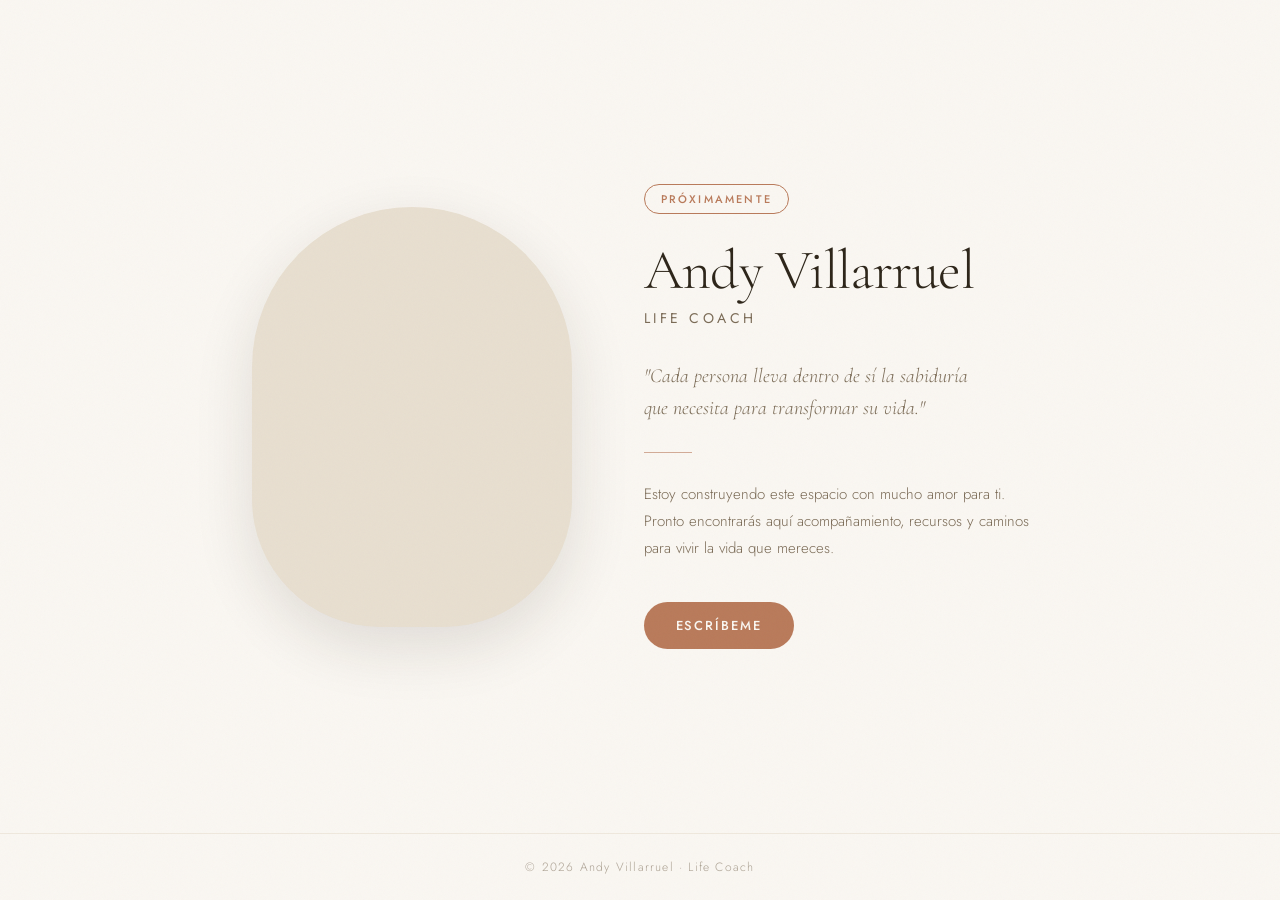
==== index.html @ 1257a88a "Initial commit: landing page coming soon" ====
<!DOCTYPE html>
<html lang="es">
<head>
  <meta charset="UTF-8" />
  <meta name="viewport" content="width=device-width, initial-scale=1.0" />
  <title>Andy Villarruel | Life Coach</title>
  <link rel="preconnect" href="https://fonts.googleapis.com" />
  <link rel="preconnect" href="https://fonts.gstatic.com" crossorigin />
  <link href="https://fonts.googleapis.com/css2?family=Cormorant+Garamond:ital,wght@0,300;0,400;1,300;1,400&family=Jost:wght@300;400;500&display=swap" rel="stylesheet" />
  <link rel="stylesheet" href="style.css" />
</head>
<body>

  <div class="grain"></div>

  <main class="hero">
    <div class="image-side">
      <div class="image-frame">
        <img src="andy.jpg" alt="Andy Villarruel" onerror="this.style.display='none'" />
        <div class="image-placeholder">AV</div>
      </div>
    </div>

    <div class="content-side">
      <div class="badge">Próximamente</div>

      <h1>
        <span class="name">Andy Villarruel</span>
        <span class="title">Life Coach</span>
      </h1>

      <p class="quote">
        "Cada persona lleva dentro de sí la sabiduría<br />
        que necesita para transformar su vida."
      </p>

      <div class="divider"></div>

      <p class="message">
        Estoy construyendo este espacio con mucho amor para ti.<br />
        Pronto encontrarás aquí acompañamiento, recursos y caminos<br />
        para vivir la vida que mereces.
      </p>

      <a href="mailto:hola@andyvillarruel.com" class="cta">Escríbeme</a>
    </div>
  </main>

  <footer>
    <p>&copy; 2026 Andy Villarruel · Life Coach</p>
  </footer>

</body>
</html>
---- style.css ----
*, *::before, *::after {
  box-sizing: border-box;
  margin: 0;
  padding: 0;
}

:root {
  --cream: #faf7f2;
  --warm: #e8dfd0;
  --terracota: #b97a5a;
  --dark: #2c2418;
  --mid: #7a6a55;
}

html, body {
  height: 100%;
}

body {
  font-family: 'Jost', sans-serif;
  background-color: var(--cream);
  color: var(--dark);
  min-height: 100vh;
  display: flex;
  flex-direction: column;
}

/* Grain texture overlay */
.grain {
  position: fixed;
  inset: 0;
  pointer-events: none;
  z-index: 100;
  opacity: 0.035;
  background-image: url("data:image/svg+xml,%3Csvg viewBox='0 0 256 256' xmlns='http://www.w3.org/2000/svg'%3E%3Cfilter id='noise'%3E%3CfeTurbulence type='fractalNoise' baseFrequency='0.9' numOctaves='4' stitchTiles='stitch'/%3E%3C/filter%3E%3Crect width='100%25' height='100%25' filter='url(%23noise)'/%3E%3C/svg%3E");
  background-repeat: repeat;
  background-size: 128px;
}

/* Layout */
.hero {
  flex: 1;
  display: flex;
  align-items: center;
  justify-content: center;
  gap: 72px;
  padding: 60px 40px;
  max-width: 1100px;
  margin: 0 auto;
  width: 100%;
}

/* Image side */
.image-side {
  flex-shrink: 0;
}

.image-frame {
  width: 320px;
  height: 420px;
  border-radius: 200px 200px 160px 160px;
  overflow: hidden;
  background-color: var(--warm);
  position: relative;
  box-shadow: 0 20px 60px rgba(44, 36, 24, 0.12);
}

.image-frame img {
  width: 100%;
  height: 100%;
  object-fit: cover;
  display: block;
}

.image-placeholder {
  position: absolute;
  inset: 0;
  display: flex;
  align-items: center;
  justify-content: center;
  font-family: 'Cormorant Garamond', serif;
  font-size: 72px;
  font-weight: 300;
  color: var(--terracota);
  opacity: 0.5;
}

/* When image loads, hide placeholder */
.image-frame img + .image-placeholder {
  display: none;
}

/* Content side */
.content-side {
  max-width: 480px;
}

.badge {
  display: inline-block;
  font-family: 'Jost', sans-serif;
  font-size: 11px;
  font-weight: 500;
  letter-spacing: 0.2em;
  text-transform: uppercase;
  color: var(--terracota);
  border: 1px solid var(--terracota);
  padding: 6px 16px;
  border-radius: 100px;
  margin-bottom: 28px;
}

h1 {
  display: flex;
  flex-direction: column;
  margin-bottom: 32px;
}

.name {
  font-family: 'Cormorant Garamond', serif;
  font-size: 56px;
  font-weight: 300;
  line-height: 1;
  color: var(--dark);
  letter-spacing: -0.01em;
}

.title {
  font-family: 'Jost', sans-serif;
  font-size: 14px;
  font-weight: 400;
  letter-spacing: 0.25em;
  text-transform: uppercase;
  color: var(--mid);
  margin-top: 10px;
}

.quote {
  font-family: 'Cormorant Garamond', serif;
  font-size: 20px;
  font-weight: 300;
  font-style: italic;
  line-height: 1.6;
  color: var(--mid);
  margin-bottom: 28px;
}

.divider {
  width: 48px;
  height: 1px;
  background-color: var(--terracota);
  margin-bottom: 28px;
  opacity: 0.6;
}

.message {
  font-family: 'Jost', sans-serif;
  font-size: 15px;
  font-weight: 300;
  line-height: 1.8;
  color: var(--mid);
  margin-bottom: 40px;
}

.cta {
  display: inline-block;
  font-family: 'Jost', sans-serif;
  font-size: 13px;
  font-weight: 500;
  letter-spacing: 0.15em;
  text-transform: uppercase;
  color: var(--cream);
  background-color: var(--terracota);
  padding: 14px 32px;
  border-radius: 100px;
  text-decoration: none;
  transition: background-color 0.2s ease, transform 0.2s ease;
}

.cta:hover {
  background-color: var(--dark);
  transform: translateY(-1px);
}

/* Footer */
footer {
  text-align: center;
  padding: 24px;
  font-size: 12px;
  font-weight: 300;
  letter-spacing: 0.1em;
  color: var(--mid);
  opacity: 0.6;
  border-top: 1px solid var(--warm);
}

/* Responsive */
@media (max-width: 768px) {
  .hero {
    flex-direction: column;
    gap: 40px;
    padding: 48px 24px;
    text-align: center;
  }

  .image-frame {
    width: 220px;
    height: 290px;
  }

  .name {
    font-size: 42px;
  }

  .divider {
    margin: 0 auto 28px;
  }
}
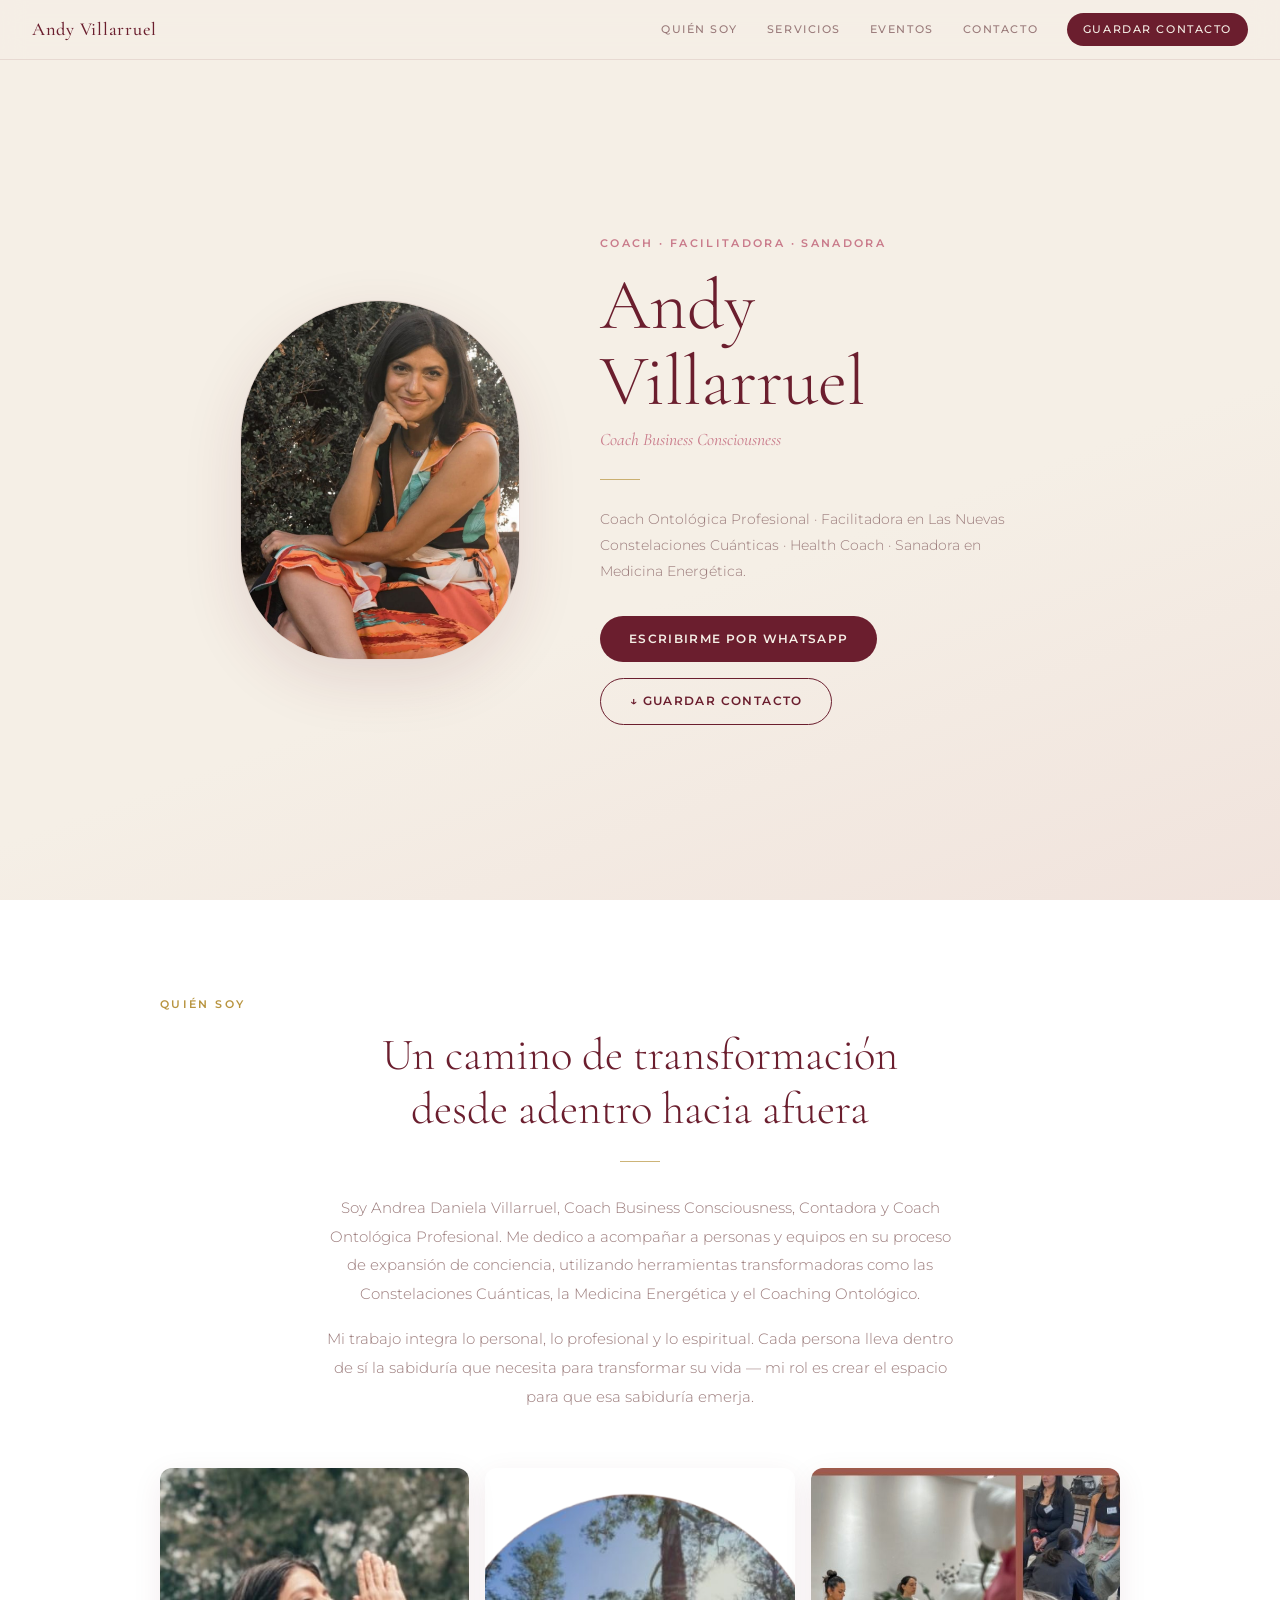
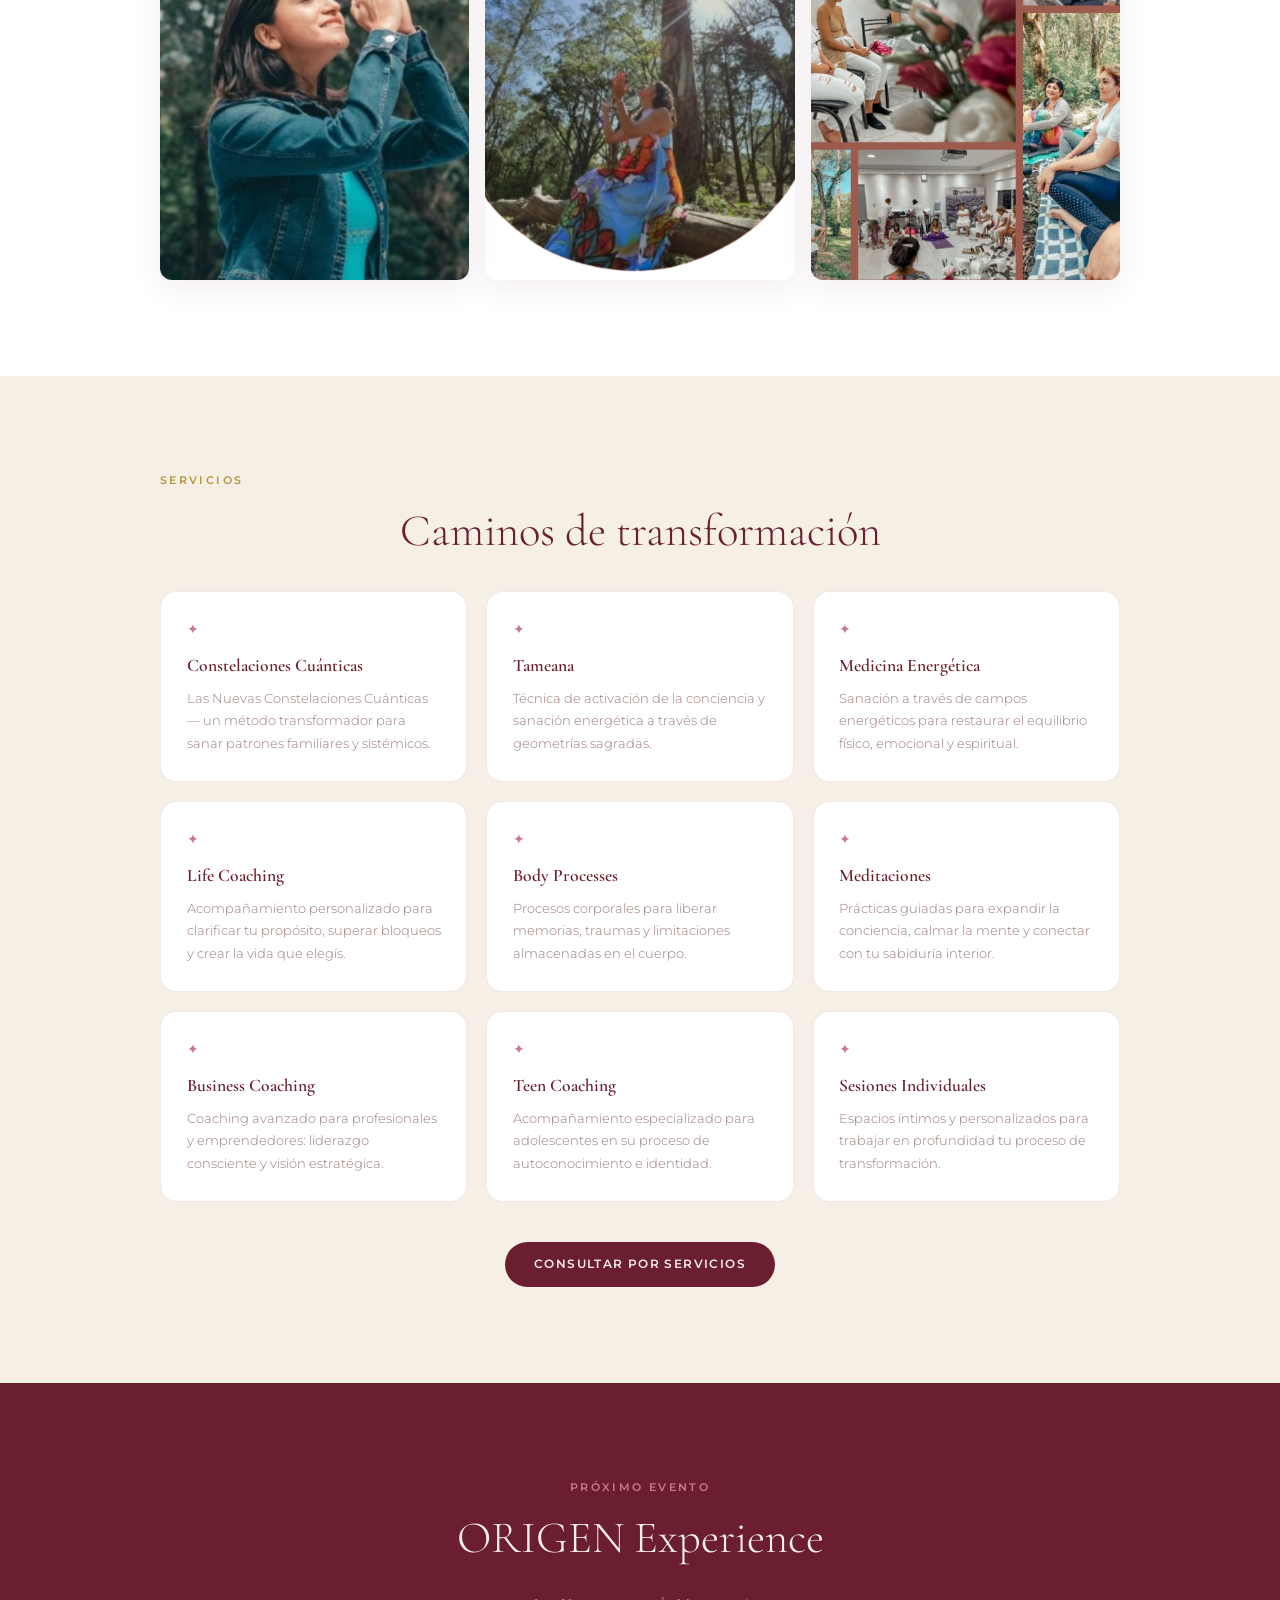
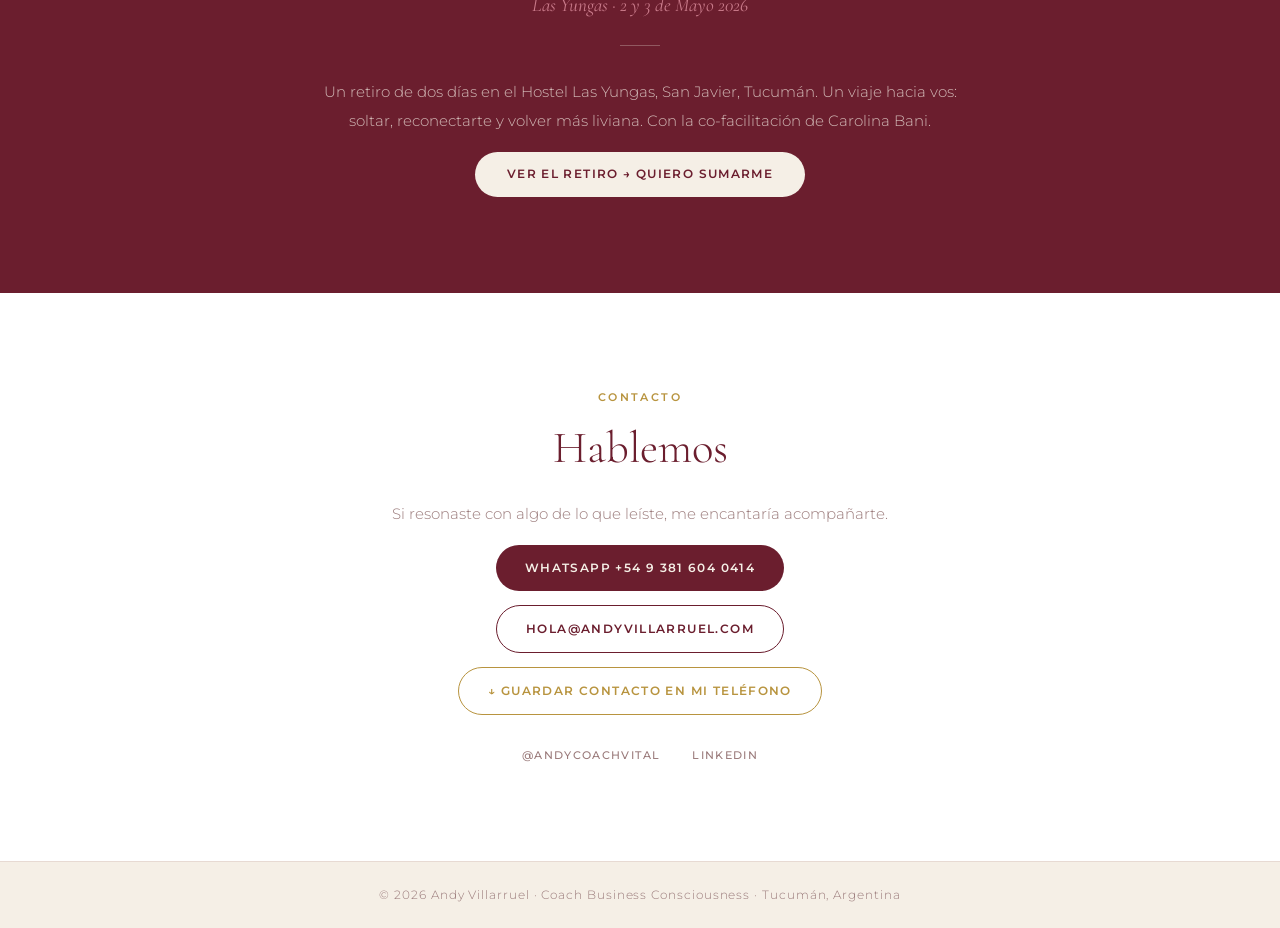
==== commit b37e12d8: "feat: rebuild andyvillarruel.com with full personal site + vCard Complete redesign: hero with photo," ====
--- a/index.html
+++ b/index.html
@@ -3,52 +3,140 @@
 <head>
   <meta charset="UTF-8" />
   <meta name="viewport" content="width=device-width, initial-scale=1.0" />
-  <title>Andy Villarruel | Life Coach</title>
+  <title>Andy Villarruel · Coach Business Consciousness</title>
+  <meta name="description" content="Coach Ontológica Profesional, Facilitadora en Constelaciones Cuánticas, Health Coach y Sanadora en Medicina Energética. Tucumán, Argentina." />
+  <link rel="icon" type="image/x-icon" href="favicon.ico" />
   <link rel="preconnect" href="https://fonts.googleapis.com" />
   <link rel="preconnect" href="https://fonts.gstatic.com" crossorigin />
-  <link href="https://fonts.googleapis.com/css2?family=Cormorant+Garamond:ital,wght@0,300;0,400;1,300;1,400&family=Jost:wght@300;400;500&display=swap" rel="stylesheet" />
+  <link href="https://fonts.googleapis.com/css2?family=Cormorant+Garamond:ital,wght@0,300;0,400;0,500;1,300;1,400&family=Montserrat:wght@300;400;500;600&display=swap" rel="stylesheet" />
   <link rel="stylesheet" href="style.css" />
 </head>
 <body>
 
-  <div class="grain"></div>
+  <!-- NAV -->
+  <nav class="nav">
+    <span class="nav-logo">Andy Villarruel</span>
+    <div class="nav-links">
+      <a href="#quien">Quién soy</a>
+      <a href="#servicios">Servicios</a>
+      <a href="#eventos">Eventos</a>
+      <a href="#contacto">Contacto</a>
+      <a href="andy.vcf" download="Andy_Villarruel.vcf" class="nav-cta">Guardar contacto</a>
+    </div>
+    <button class="nav-toggle" onclick="toggleMenu()" aria-label="Menú">☰</button>
+  </nav>
 
-  <main class="hero">
-    <div class="image-side">
-      <div class="image-frame">
-        <img src="andy.jpg" alt="Andy Villarruel" onerror="this.style.display='none'" />
-        <div class="image-placeholder">AV</div>
+  <!-- HERO -->
+  <section class="hero">
+    <div class="hero-inner">
+      <div class="hero-photo">
+        <img src="andy.jpg" alt="Andy Villarruel" />
+      </div>
+      <div class="hero-content">
+        <p class="label">Coach · Facilitadora · Sanadora</p>
+        <h1>Andy<br>Villarruel</h1>
+        <p class="hero-subtitle">Coach Business Consciousness</p>
+        <div class="divider"></div>
+        <p class="hero-bio">
+          Coach Ontológica Profesional · Facilitadora en Las Nuevas Constelaciones Cuánticas · Health Coach · Sanadora en Medicina Energética.
+        </p>
+        <div class="hero-ctas">
+          <a href="https://wa.me/543816040414" target="_blank" rel="noopener" class="btn-primary">Escribirme por WhatsApp</a>
+          <a href="andy.vcf" download="Andy_Villarruel.vcf" class="btn-secondary">↓ Guardar contacto</a>
+        </div>
       </div>
     </div>
+  </section>
 
-    <div class="content-side">
-      <div class="badge">Próximamente</div>
+  <!-- QUIÉN SOY -->
+  <section class="section section-white" id="quien">
+    <div class="container">
+      <p class="label gold">Quién soy</p>
+      <h2>Un camino de transformación<br>desde adentro hacia afuera</h2>
+      <div class="divider centered"></div>
+      <p class="text-body">
+        Soy Andrea Daniela Villarruel, Coach Business Consciousness, Contadora y Coach Ontológica Profesional. Me dedico a acompañar a personas y equipos en su proceso de expansión de conciencia, utilizando herramientas transformadoras como las Constelaciones Cuánticas, la Medicina Energética y el Coaching Ontológico.
+      </p>
+      <p class="text-body">
+        Mi trabajo integra lo personal, lo profesional y lo espiritual. Cada persona lleva dentro de sí la sabiduría que necesita para transformar su vida — mi rol es crear el espacio para que esa sabiduría emerja.
+      </p>
+      <div class="gallery">
+        <div class="gallery-item"><img src="andy-1.jpg" alt="Andy Villarruel" /></div>
+        <div class="gallery-item"><img src="andy-2.png" alt="Andy Villarruel" /></div>
+        <div class="gallery-item"><img src="andy-3.jpg" alt="Andy Villarruel" /></div>
+      </div>
+    </div>
+  </section>
 
-      <h1>
-        <span class="name">Andy Villarruel</span>
-        <span class="title">Life Coach</span>
-      </h1>
+  <!-- SERVICIOS -->
+  <section class="section section-cream" id="servicios">
+    <div class="container">
+      <p class="label gold">Servicios</p>
+      <h2>Caminos de transformación</h2>
+      <div class="services-grid">
+        <div class="service-card"><span class="service-icon">✦</span><h3>Constelaciones Cuánticas</h3><p>Las Nuevas Constelaciones Cuánticas — un método transformador para sanar patrones familiares y sistémicos.</p></div>
+        <div class="service-card"><span class="service-icon">✦</span><h3>Tameana</h3><p>Técnica de activación de la conciencia y sanación energética a través de geometrías sagradas.</p></div>
+        <div class="service-card"><span class="service-icon">✦</span><h3>Medicina Energética</h3><p>Sanación a través de campos energéticos para restaurar el equilibrio físico, emocional y espiritual.</p></div>
+        <div class="service-card"><span class="service-icon">✦</span><h3>Life Coaching</h3><p>Acompañamiento personalizado para clarificar tu propósito, superar bloqueos y crear la vida que elegís.</p></div>
+        <div class="service-card"><span class="service-icon">✦</span><h3>Body Processes</h3><p>Procesos corporales para liberar memorias, traumas y limitaciones almacenadas en el cuerpo.</p></div>
+        <div class="service-card"><span class="service-icon">✦</span><h3>Meditaciones</h3><p>Prácticas guiadas para expandir la conciencia, calmar la mente y conectar con tu sabiduría interior.</p></div>
+        <div class="service-card"><span class="service-icon">✦</span><h3>Business Coaching</h3><p>Coaching avanzado para profesionales y emprendedores: liderazgo consciente y visión estratégica.</p></div>
+        <div class="service-card"><span class="service-icon">✦</span><h3>Teen Coaching</h3><p>Acompañamiento especializado para adolescentes en su proceso de autoconocimiento e identidad.</p></div>
+        <div class="service-card"><span class="service-icon">✦</span><h3>Sesiones Individuales</h3><p>Espacios íntimos y personalizados para trabajar en profundidad tu proceso de transformación.</p></div>
+      </div>
+      <div class="text-center">
+        <a href="https://wa.me/543816040414?text=Hola%20Andy%2C%20me%20gustaría%20saber%20más%20sobre%20tus%20servicios" target="_blank" rel="noopener" class="btn-primary">Consultar por servicios</a>
+      </div>
+    </div>
+  </section>
 
-      <p class="quote">
-        "Cada persona lleva dentro de sí la sabiduría<br />
-        que necesita para transformar su vida."
+  <!-- EVENTOS -->
+  <section class="section section-dark" id="eventos">
+    <div class="container text-center">
+      <p class="label rose">Próximo evento</p>
+      <h2 class="h2-light">ORIGEN Experience</h2>
+      <p class="event-date">Las Yungas · 2 y 3 de Mayo 2026</p>
+      <div class="divider centered light-divider"></div>
+      <p class="text-body light-text">
+        Un retiro de dos días en el Hostel Las Yungas, San Javier, Tucumán. Un viaje hacia vos: soltar, reconectarte y volver más liviana. Con la co-facilitación de Carolina Bani.
       </p>
+      <a href="https://experiencias.andyvillarruel.com/origen-yungas" class="btn-light">Ver el retiro → Quiero sumarme</a>
+    </div>
+  </section>
 
-      <div class="divider"></div>
+  <!-- CONTACTO -->
+  <section class="section section-white" id="contacto">
+    <div class="container text-center">
+      <p class="label gold">Contacto</p>
+      <h2>Hablemos</h2>
+      <p class="text-body">Si resonaste con algo de lo que leíste, me encantaría acompañarte.</p>
+      <div class="contact-btns">
+        <a href="https://wa.me/543816040414" target="_blank" rel="noopener" class="btn-primary">WhatsApp +54 9 381 604 0414</a>
+        <a href="mailto:hola@andyvillarruel.com" class="btn-secondary">hola@andyvillarruel.com</a>
+        <a href="andy.vcf" download="Andy_Villarruel.vcf" class="btn-gold">↓ Guardar contacto en mi teléfono</a>
+      </div>
+      <div class="social-links">
+        <a href="https://instagram.com/andycoachvital" target="_blank" rel="noopener">@andycoachvital</a>
+        <a href="https://linkedin.com/in/andrea-villaruel-45159b17/" target="_blank" rel="noopener">LinkedIn</a>
+      </div>
+    </div>
+  </section>
 
-      <p class="message">
-        Estoy construyendo este espacio con mucho amor para ti.<br />
-        Pronto encontrarás aquí acompañamiento, recursos y caminos<br />
-        para vivir la vida que mereces.
-      </p>
+  <!-- FOOTER -->
+  <footer class="footer">
+    <p>© 2026 Andy Villarruel · Coach Business Consciousness · Tucumán, Argentina</p>
+  </footer>
 
-      <a href="mailto:hola@andyvillarruel.com" class="cta">Escríbeme</a>
-    </div>
-  </main>
-
-  <footer>
-    <p>&copy; 2026 Andy Villarruel · Life Coach</p>
-  </footer>
+  <script>
+    function toggleMenu() {
+      document.querySelector('.nav-links').classList.toggle('open');
+    }
+    document.querySelectorAll('.nav-links a').forEach(function(a) {
+      a.addEventListener('click', function() {
+        document.querySelector('.nav-links').classList.remove('open');
+      });
+    });
+  </script>
 
 </body>
 </html>
--- a/style.css
+++ b/style.css
@@ -1,217 +1,128 @@
-*, *::before, *::after {
-  box-sizing: border-box;
-  margin: 0;
-  padding: 0;
+/* ── VARIABLES ── */
+:root {
+  --borde: #6B1E2E;
+  --rosa: #C97A8A;
+  --dorado: #B8943F;
+  --crema: #F5EFE6;
+  --texto: #2c1810;
+  --suave: #9a7a7a;
+  --font-display: 'Cormorant Garamond', serif;
+  --font-body: 'Montserrat', sans-serif;
 }
 
-:root {
-  --cream: #faf7f2;
-  --warm: #e8dfd0;
-  --terracota: #b97a5a;
-  --dark: #2c2418;
-  --mid: #7a6a55;
+/* ── RESET ── */
+*, *::before, *::after { box-sizing: border-box; margin: 0; padding: 0; }
+html { scroll-behavior: smooth; }
+body { font-family: var(--font-body); background: var(--crema); color: var(--texto); line-height: 1.6; overflow-x: hidden; }
+img { max-width: 100%; display: block; }
+a { text-decoration: none; }
+
+/* ── NAV ── */
+.nav {
+  position: sticky; top: 0; z-index: 100;
+  background: rgba(245,239,230,0.94); backdrop-filter: blur(12px);
+  border-bottom: 1px solid rgba(107,30,46,0.1);
+  padding: 0 2rem;
+  display: flex; align-items: center; justify-content: space-between;
+  height: 60px;
 }
+.nav-logo { font-family: var(--font-display); font-size: 1.15rem; font-weight: 500; color: var(--borde); letter-spacing: 0.04em; }
+.nav-links { display: flex; align-items: center; gap: 1.8rem; }
+.nav-links a { font-size: 0.7rem; letter-spacing: 0.14em; text-transform: uppercase; color: var(--suave); font-weight: 500; transition: color 0.2s; }
+.nav-links a:hover { color: var(--borde); }
+.nav-cta { background: var(--borde) !important; color: var(--crema) !important; padding: 0.45rem 1rem; border-radius: 100px; }
+.nav-toggle { display: none; background: none; border: none; font-size: 1.3rem; cursor: pointer; color: var(--borde); }
 
-html, body {
-  height: 100%;
+/* ── HERO ── */
+.hero {
+  min-height: calc(100svh - 60px);
+  display: flex; align-items: center; justify-content: center;
+  padding: 4rem 2rem;
+  background: linear-gradient(160deg, var(--crema) 60%, rgba(201,122,138,0.1) 100%);
 }
+.hero-inner { max-width: 900px; width: 100%; display: flex; gap: 5rem; align-items: center; flex-wrap: wrap; justify-content: center; }
+.hero-photo { flex-shrink: 0; }
+.hero-photo img {
+  width: 280px; height: 360px; object-fit: cover; object-position: center top;
+  border-radius: 180px 180px 140px 140px;
+  border: 1px solid rgba(107,30,46,0.12);
+  box-shadow: 0 20px 60px rgba(107,30,46,0.12);
+}
+.hero-content { max-width: 440px; }
 
-body {
-  font-family: 'Jost', sans-serif;
-  background-color: var(--cream);
-  color: var(--dark);
-  min-height: 100vh;
-  display: flex;
-  flex-direction: column;
+/* ── TIPOGRAFÍA ── */
+.label { font-size: 0.67rem; letter-spacing: 0.22em; text-transform: uppercase; color: var(--rosa); font-weight: 600; margin-bottom: 1rem; display: block; }
+.label.gold { color: var(--dorado); }
+.label.rose { color: var(--rosa); }
+
+h1 { font-family: var(--font-display); font-size: clamp(3rem, 6vw, 4.5rem); font-weight: 300; line-height: 1.05; color: var(--borde); margin-bottom: 0.4rem; }
+h2 { font-family: var(--font-display); font-size: clamp(1.8rem, 3.5vw, 2.8rem); font-weight: 300; line-height: 1.2; color: var(--borde); margin-bottom: 1.5rem; text-align: center; }
+h2.h2-light { color: var(--crema); }
+h3 { font-family: var(--font-display); font-size: 1.1rem; font-weight: 600; color: var(--borde); margin-bottom: 0.5rem; }
+
+.hero-subtitle { font-family: var(--font-display); font-size: 1.1rem; font-style: italic; color: var(--rosa); margin-bottom: 1.6rem; }
+.hero-bio { font-size: 0.88rem; line-height: 1.85; color: var(--suave); font-weight: 300; margin-bottom: 2rem; }
+.text-body { font-size: 0.95rem; line-height: 1.9; color: var(--suave); font-weight: 300; text-align: center; margin-bottom: 1rem; max-width: 640px; margin-left: auto; margin-right: auto; }
+
+.divider { width: 40px; height: 1px; background: var(--dorado); opacity: 0.7; margin-bottom: 1.6rem; }
+.divider.centered { margin: 0 auto 2rem; }
+.divider.light-divider { background: rgba(245,239,230,0.4); margin: 1.5rem auto 2rem; }
+
+/* ── BOTONES ── */
+.btn-primary { display: inline-block; font-size: 0.72rem; font-weight: 600; letter-spacing: 0.12em; text-transform: uppercase; color: var(--crema); background: var(--borde); padding: 0.85rem 1.8rem; border-radius: 100px; transition: opacity 0.2s; }
+.btn-primary:hover { opacity: 0.85; }
+.btn-secondary { display: inline-block; font-size: 0.72rem; font-weight: 600; letter-spacing: 0.12em; text-transform: uppercase; color: var(--borde); border: 1.5px solid var(--borde); padding: 0.85rem 1.8rem; border-radius: 100px; transition: background 0.2s, color 0.2s; }
+.btn-secondary:hover { background: var(--borde); color: var(--crema); }
+.btn-gold { display: inline-block; font-size: 0.72rem; font-weight: 600; letter-spacing: 0.12em; text-transform: uppercase; color: var(--dorado); border: 1.5px solid var(--dorado); padding: 0.85rem 1.8rem; border-radius: 100px; transition: background 0.2s, color 0.2s; }
+.btn-gold:hover { background: var(--dorado); color: var(--crema); }
+.btn-light { display: inline-block; font-size: 0.72rem; font-weight: 600; letter-spacing: 0.12em; text-transform: uppercase; color: var(--borde); background: var(--crema); padding: 0.85rem 2rem; border-radius: 100px; transition: opacity 0.2s; }
+.btn-light:hover { opacity: 0.85; }
+.hero-ctas { display: flex; gap: 1rem; flex-wrap: wrap; }
+
+/* ── SECCIONES ── */
+.section { padding: 6rem 2rem; }
+.section-white { background: #fff; }
+.section-cream { background: var(--crema); }
+.section-dark { background: var(--borde); }
+.container { max-width: 960px; margin: 0 auto; }
+.text-center { text-align: center; }
+
+/* ── GALERÍA ── */
+.gallery { display: grid; grid-template-columns: repeat(3, 1fr); gap: 1rem; margin-top: 3.5rem; }
+.gallery-item { border-radius: 12px; overflow: hidden; aspect-ratio: 3/4; box-shadow: 0 8px 30px rgba(107,30,46,0.08); }
+.gallery-item img { width: 100%; height: 100%; object-fit: cover; object-position: center top; }
+
+/* ── SERVICIOS ── */
+.services-grid { display: grid; grid-template-columns: repeat(auto-fill, minmax(280px, 1fr)); gap: 1.2rem; margin: 2rem 0 2.5rem; }
+.service-card { background: #fff; border: 1px solid rgba(107,30,46,0.1); border-radius: 16px; padding: 1.6rem; }
+.service-icon { display: block; color: var(--rosa); font-size: 0.9rem; margin-bottom: 0.7rem; }
+.service-card p { font-size: 0.8rem; line-height: 1.75; color: var(--suave); font-weight: 300; }
+
+/* ── EVENTOS ── */
+.event-date { font-family: var(--font-display); font-size: 1.2rem; font-style: italic; color: var(--rosa); margin-bottom: 1.5rem; }
+.light-text { color: rgba(245,239,230,0.75) !important; }
+
+/* ── CONTACTO ── */
+.contact-btns { display: flex; flex-direction: column; align-items: center; gap: 0.9rem; margin-bottom: 2rem; }
+.contact-btns a { min-width: 280px; text-align: center; }
+.social-links { display: flex; gap: 2rem; justify-content: center; margin-top: 1.5rem; }
+.social-links a { font-size: 0.7rem; letter-spacing: 0.12em; text-transform: uppercase; color: var(--suave); font-weight: 500; transition: color 0.2s; }
+.social-links a:hover { color: var(--borde); }
+
+/* ── FOOTER ── */
+.footer { background: var(--crema); border-top: 1px solid rgba(107,30,46,0.1); padding: 1.5rem 2rem; text-align: center; font-size: 0.72rem; letter-spacing: 0.08em; color: var(--suave); font-weight: 300; }
+
+/* ── RESPONSIVE ── */
+@media (max-width: 720px) {
+  .nav-links { display: none; flex-direction: column; position: absolute; top: 60px; left: 0; right: 0; background: rgba(245,239,230,0.98); padding: 1.5rem 2rem; gap: 1.2rem; border-bottom: 1px solid rgba(107,30,46,0.1); }
+  .nav-links.open { display: flex; }
+  .nav-toggle { display: block; }
+  .hero-inner { gap: 2.5rem; }
+  .hero-photo img { width: 220px; height: 290px; }
+  .hero-content { text-align: center; }
+  .divider { margin-left: auto; margin-right: auto; }
+  .hero-ctas { justify-content: center; }
+  .gallery { grid-template-columns: 1fr; }
+  .services-grid { grid-template-columns: 1fr; }
+  .section { padding: 4rem 1.2rem; }
 }
-
-/* Grain texture overlay */
-.grain {
-  position: fixed;
-  inset: 0;
-  pointer-events: none;
-  z-index: 100;
-  opacity: 0.035;
-  background-image: url("data:image/svg+xml,%3Csvg viewBox='0 0 256 256' xmlns='http://www.w3.org/2000/svg'%3E%3Cfilter id='noise'%3E%3CfeTurbulence type='fractalNoise' baseFrequency='0.9' numOctaves='4' stitchTiles='stitch'/%3E%3C/filter%3E%3Crect width='100%25' height='100%25' filter='url(%23noise)'/%3E%3C/svg%3E");
-  background-repeat: repeat;
-  background-size: 128px;
-}
-
-/* Layout */
-.hero {
-  flex: 1;
-  display: flex;
-  align-items: center;
-  justify-content: center;
-  gap: 72px;
-  padding: 60px 40px;
-  max-width: 1100px;
-  margin: 0 auto;
-  width: 100%;
-}
-
-/* Image side */
-.image-side {
-  flex-shrink: 0;
-}
-
-.image-frame {
-  width: 320px;
-  height: 420px;
-  border-radius: 200px 200px 160px 160px;
-  overflow: hidden;
-  background-color: var(--warm);
-  position: relative;
-  box-shadow: 0 20px 60px rgba(44, 36, 24, 0.12);
-}
-
-.image-frame img {
-  width: 100%;
-  height: 100%;
-  object-fit: cover;
-  display: block;
-}
-
-.image-placeholder {
-  position: absolute;
-  inset: 0;
-  display: flex;
-  align-items: center;
-  justify-content: center;
-  font-family: 'Cormorant Garamond', serif;
-  font-size: 72px;
-  font-weight: 300;
-  color: var(--terracota);
-  opacity: 0.5;
-}
-
-/* When image loads, hide placeholder */
-.image-frame img + .image-placeholder {
-  display: none;
-}
-
-/* Content side */
-.content-side {
-  max-width: 480px;
-}
-
-.badge {
-  display: inline-block;
-  font-family: 'Jost', sans-serif;
-  font-size: 11px;
-  font-weight: 500;
-  letter-spacing: 0.2em;
-  text-transform: uppercase;
-  color: var(--terracota);
-  border: 1px solid var(--terracota);
-  padding: 6px 16px;
-  border-radius: 100px;
-  margin-bottom: 28px;
-}
-
-h1 {
-  display: flex;
-  flex-direction: column;
-  margin-bottom: 32px;
-}
-
-.name {
-  font-family: 'Cormorant Garamond', serif;
-  font-size: 56px;
-  font-weight: 300;
-  line-height: 1;
-  color: var(--dark);
-  letter-spacing: -0.01em;
-}
-
-.title {
-  font-family: 'Jost', sans-serif;
-  font-size: 14px;
-  font-weight: 400;
-  letter-spacing: 0.25em;
-  text-transform: uppercase;
-  color: var(--mid);
-  margin-top: 10px;
-}
-
-.quote {
-  font-family: 'Cormorant Garamond', serif;
-  font-size: 20px;
-  font-weight: 300;
-  font-style: italic;
-  line-height: 1.6;
-  color: var(--mid);
-  margin-bottom: 28px;
-}
-
-.divider {
-  width: 48px;
-  height: 1px;
-  background-color: var(--terracota);
-  margin-bottom: 28px;
-  opacity: 0.6;
-}
-
-.message {
-  font-family: 'Jost', sans-serif;
-  font-size: 15px;
-  font-weight: 300;
-  line-height: 1.8;
-  color: var(--mid);
-  margin-bottom: 40px;
-}
-
-.cta {
-  display: inline-block;
-  font-family: 'Jost', sans-serif;
-  font-size: 13px;
-  font-weight: 500;
-  letter-spacing: 0.15em;
-  text-transform: uppercase;
-  color: var(--cream);
-  background-color: var(--terracota);
-  padding: 14px 32px;
-  border-radius: 100px;
-  text-decoration: none;
-  transition: background-color 0.2s ease, transform 0.2s ease;
-}
-
-.cta:hover {
-  background-color: var(--dark);
-  transform: translateY(-1px);
-}
-
-/* Footer */
-footer {
-  text-align: center;
-  padding: 24px;
-  font-size: 12px;
-  font-weight: 300;
-  letter-spacing: 0.1em;
-  color: var(--mid);
-  opacity: 0.6;
-  border-top: 1px solid var(--warm);
-}
-
-/* Responsive */
-@media (max-width: 768px) {
-  .hero {
-    flex-direction: column;
-    gap: 40px;
-    padding: 48px 24px;
-    text-align: center;
-  }
-
-  .image-frame {
-    width: 220px;
-    height: 290px;
-  }
-
-  .name {
-    font-size: 42px;
-  }
-
-  .divider {
-    margin: 0 auto 28px;
-  }
-}
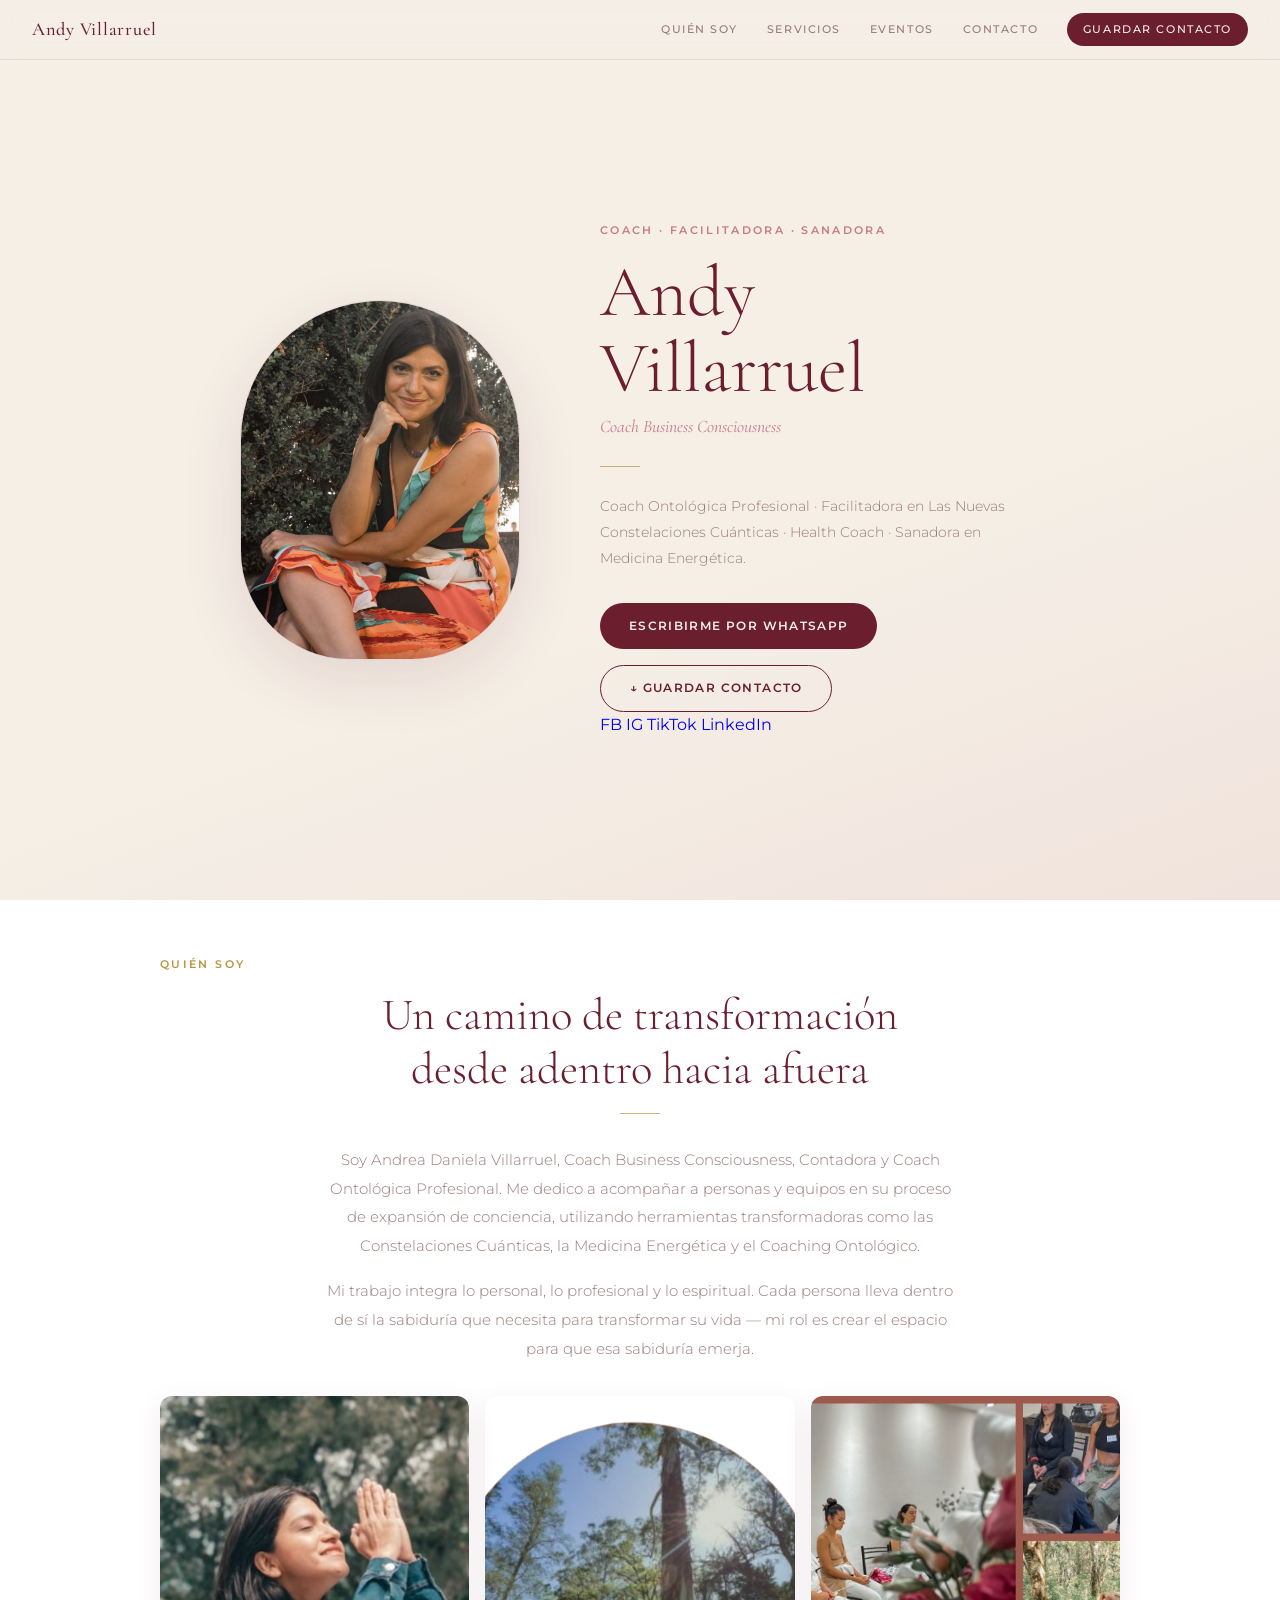
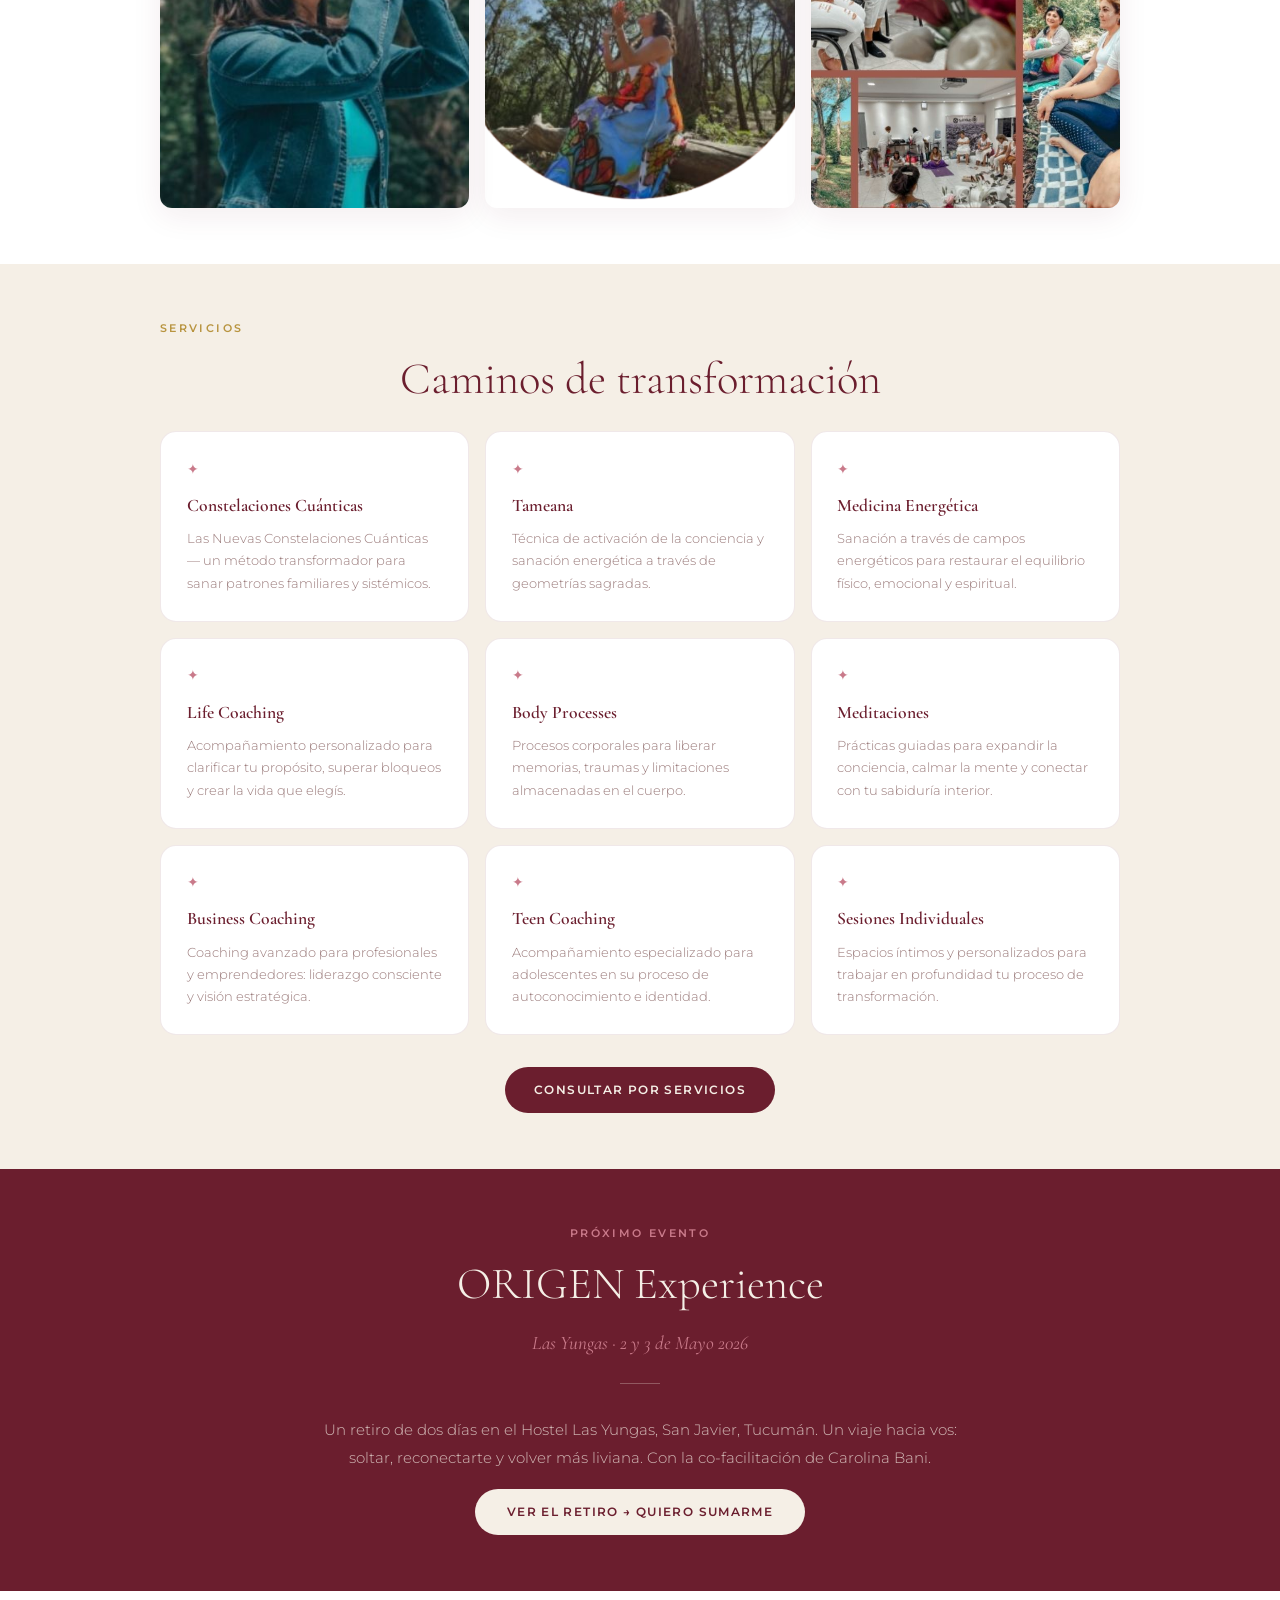
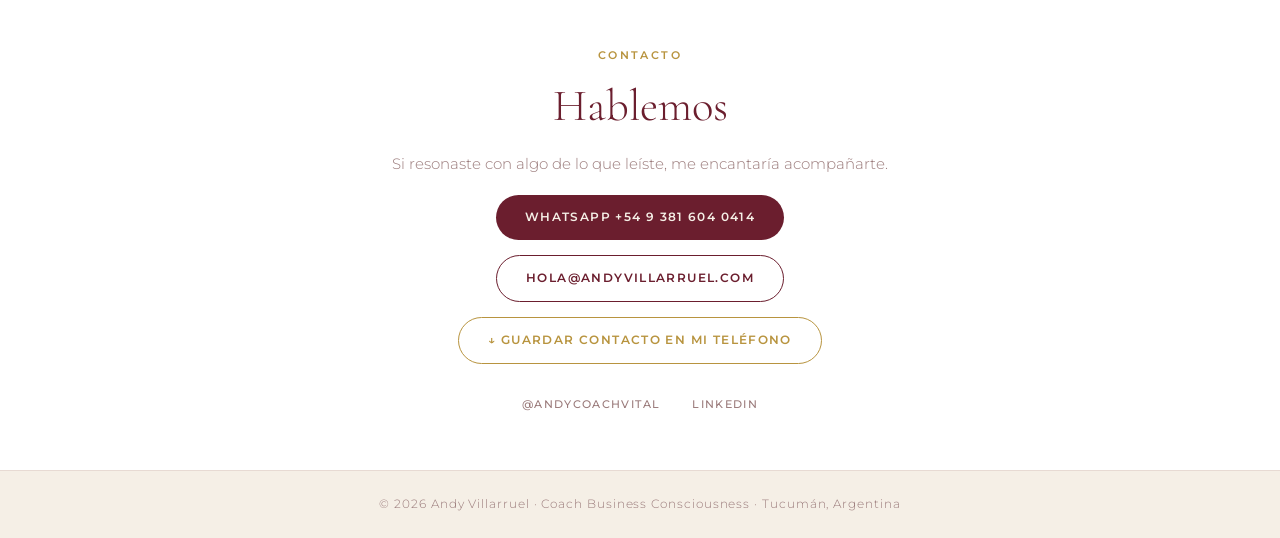
==== commit 5062998f: "fix: corregir URL de LinkedIn (doble r en villarruel) Co-Authored-By: Claude Sonnet 4.6 <noreply@ant" ====
--- a/index.html
+++ b/index.html
@@ -5,7 +5,7 @@
   <meta name="viewport" content="width=device-width, initial-scale=1.0" />
   <title>Andy Villarruel · Coach Business Consciousness</title>
   <meta name="description" content="Coach Ontológica Profesional, Facilitadora en Constelaciones Cuánticas, Health Coach y Sanadora en Medicina Energética. Tucumán, Argentina." />
-  <link rel="icon" type="image/x-icon" href="favicon.ico" />
+  <link rel="icon" type="image/png" href="logo.png" />
   <link rel="preconnect" href="https://fonts.googleapis.com" />
   <link rel="preconnect" href="https://fonts.gstatic.com" crossorigin />
   <link href="https://fonts.googleapis.com/css2?family=Cormorant+Garamond:ital,wght@0,300;0,400;0,500;1,300;1,400&family=Montserrat:wght@300;400;500;600&display=swap" rel="stylesheet" />
@@ -21,7 +21,7 @@
       <a href="#servicios">Servicios</a>
       <a href="#eventos">Eventos</a>
       <a href="#contacto">Contacto</a>
-      <a href="andy.vcf" download="Andy_Villarruel.vcf" class="nav-cta">Guardar contacto</a>
+      <a href="https://experiencias.andyvillarruel.com/api/vcf" download="Andy_Villarruel.vcf" class="nav-cta">Guardar contacto</a>
     </div>
     <button class="nav-toggle" onclick="toggleMenu()" aria-label="Menú">☰</button>
   </nav>
@@ -42,7 +42,13 @@
         </p>
         <div class="hero-ctas">
           <a href="https://wa.me/543816040414" target="_blank" rel="noopener" class="btn-primary">Escribirme por WhatsApp</a>
-          <a href="andy.vcf" download="Andy_Villarruel.vcf" class="btn-secondary">↓ Guardar contacto</a>
+          <a href="https://experiencias.andyvillarruel.com/api/vcf" download="Andy_Villarruel.vcf" class="btn-secondary">↓ Guardar contacto</a>
+        </div>
+        <div class="hero-socials">
+          <a href="https://www.facebook.com/advillarruel" target="_blank" rel="noopener" class="social-pill">FB</a>
+          <a href="https://instagram.com/andycoachvital" target="_blank" rel="noopener" class="social-pill">IG</a>
+          <a href="https://www.tiktok.com/@andycoachvital" target="_blank" rel="noopener" class="social-pill">TikTok</a>
+          <a href="https://www.linkedin.com/in/andrea-villarruel-45159b17/" target="_blank" rel="noopener" class="social-pill">LinkedIn</a>
         </div>
       </div>
     </div>
@@ -113,11 +119,11 @@
       <div class="contact-btns">
         <a href="https://wa.me/543816040414" target="_blank" rel="noopener" class="btn-primary">WhatsApp +54 9 381 604 0414</a>
         <a href="mailto:hola@andyvillarruel.com" class="btn-secondary">hola@andyvillarruel.com</a>
-        <a href="andy.vcf" download="Andy_Villarruel.vcf" class="btn-gold">↓ Guardar contacto en mi teléfono</a>
+        <a href="https://experiencias.andyvillarruel.com/api/vcf" download="Andy_Villarruel.vcf" class="btn-gold">↓ Guardar contacto en mi teléfono</a>
       </div>
       <div class="social-links">
         <a href="https://instagram.com/andycoachvital" target="_blank" rel="noopener">@andycoachvital</a>
-        <a href="https://linkedin.com/in/andrea-villaruel-45159b17/" target="_blank" rel="noopener">LinkedIn</a>
+        <a href="https://www.linkedin.com/in/andrea-villarruel-45159b17/" target="_blank" rel="noopener">LinkedIn</a>
       </div>
     </div>
   </section>
--- a/style.css
+++ b/style.css
@@ -56,7 +56,7 @@
 .label.rose { color: var(--rosa); }
 
 h1 { font-family: var(--font-display); font-size: clamp(3rem, 6vw, 4.5rem); font-weight: 300; line-height: 1.05; color: var(--borde); margin-bottom: 0.4rem; }
-h2 { font-family: var(--font-display); font-size: clamp(1.8rem, 3.5vw, 2.8rem); font-weight: 300; line-height: 1.2; color: var(--borde); margin-bottom: 1.5rem; text-align: center; }
+h2 { font-family: var(--font-display); font-size: clamp(1.8rem, 3.5vw, 2.8rem); font-weight: 300; line-height: 1.2; color: var(--borde); margin-bottom: 1rem; text-align: center; }
 h2.h2-light { color: var(--crema); }
 h3 { font-family: var(--font-display); font-size: 1.1rem; font-weight: 600; color: var(--borde); margin-bottom: 0.5rem; }
 
@@ -80,7 +80,7 @@
 .hero-ctas { display: flex; gap: 1rem; flex-wrap: wrap; }
 
 /* ── SECCIONES ── */
-.section { padding: 6rem 2rem; }
+.section { padding: 3.5rem 2rem; }
 .section-white { background: #fff; }
 .section-cream { background: var(--crema); }
 .section-dark { background: var(--borde); }
@@ -88,12 +88,12 @@
 .text-center { text-align: center; }
 
 /* ── GALERÍA ── */
-.gallery { display: grid; grid-template-columns: repeat(3, 1fr); gap: 1rem; margin-top: 3.5rem; }
+.gallery { display: grid; grid-template-columns: repeat(3, 1fr); gap: 1rem; margin-top: 2rem; }
 .gallery-item { border-radius: 12px; overflow: hidden; aspect-ratio: 3/4; box-shadow: 0 8px 30px rgba(107,30,46,0.08); }
 .gallery-item img { width: 100%; height: 100%; object-fit: cover; object-position: center top; }
 
 /* ── SERVICIOS ── */
-.services-grid { display: grid; grid-template-columns: repeat(auto-fill, minmax(280px, 1fr)); gap: 1.2rem; margin: 2rem 0 2.5rem; }
+.services-grid { display: grid; grid-template-columns: repeat(auto-fill, minmax(280px, 1fr)); gap: 1rem; margin: 1.5rem 0 2rem; }
 .service-card { background: #fff; border: 1px solid rgba(107,30,46,0.1); border-radius: 16px; padding: 1.6rem; }
 .service-icon { display: block; color: var(--rosa); font-size: 0.9rem; margin-bottom: 0.7rem; }
 .service-card p { font-size: 0.8rem; line-height: 1.75; color: var(--suave); font-weight: 300; }
@@ -124,5 +124,5 @@
   .hero-ctas { justify-content: center; }
   .gallery { grid-template-columns: 1fr; }
   .services-grid { grid-template-columns: 1fr; }
-  .section { padding: 4rem 1.2rem; }
+  .section { padding: 2.5rem 1.2rem; }
 }
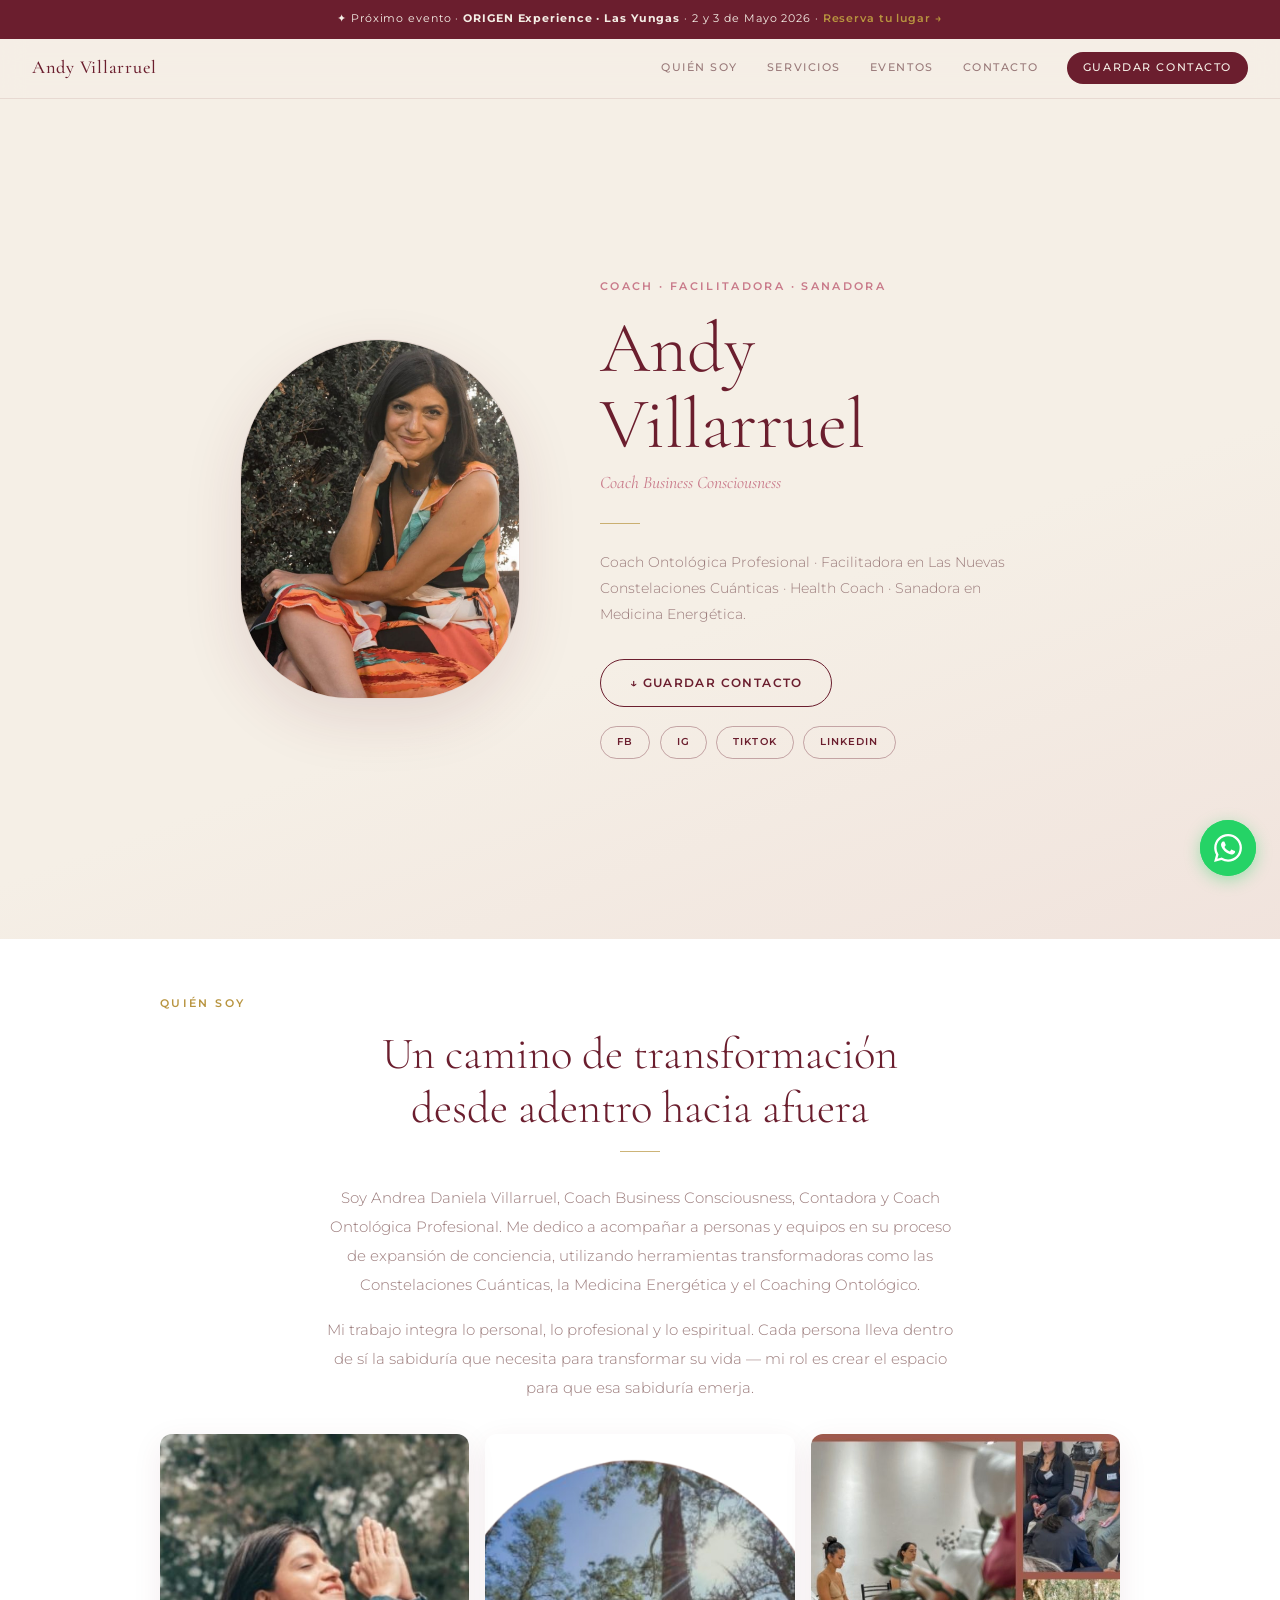
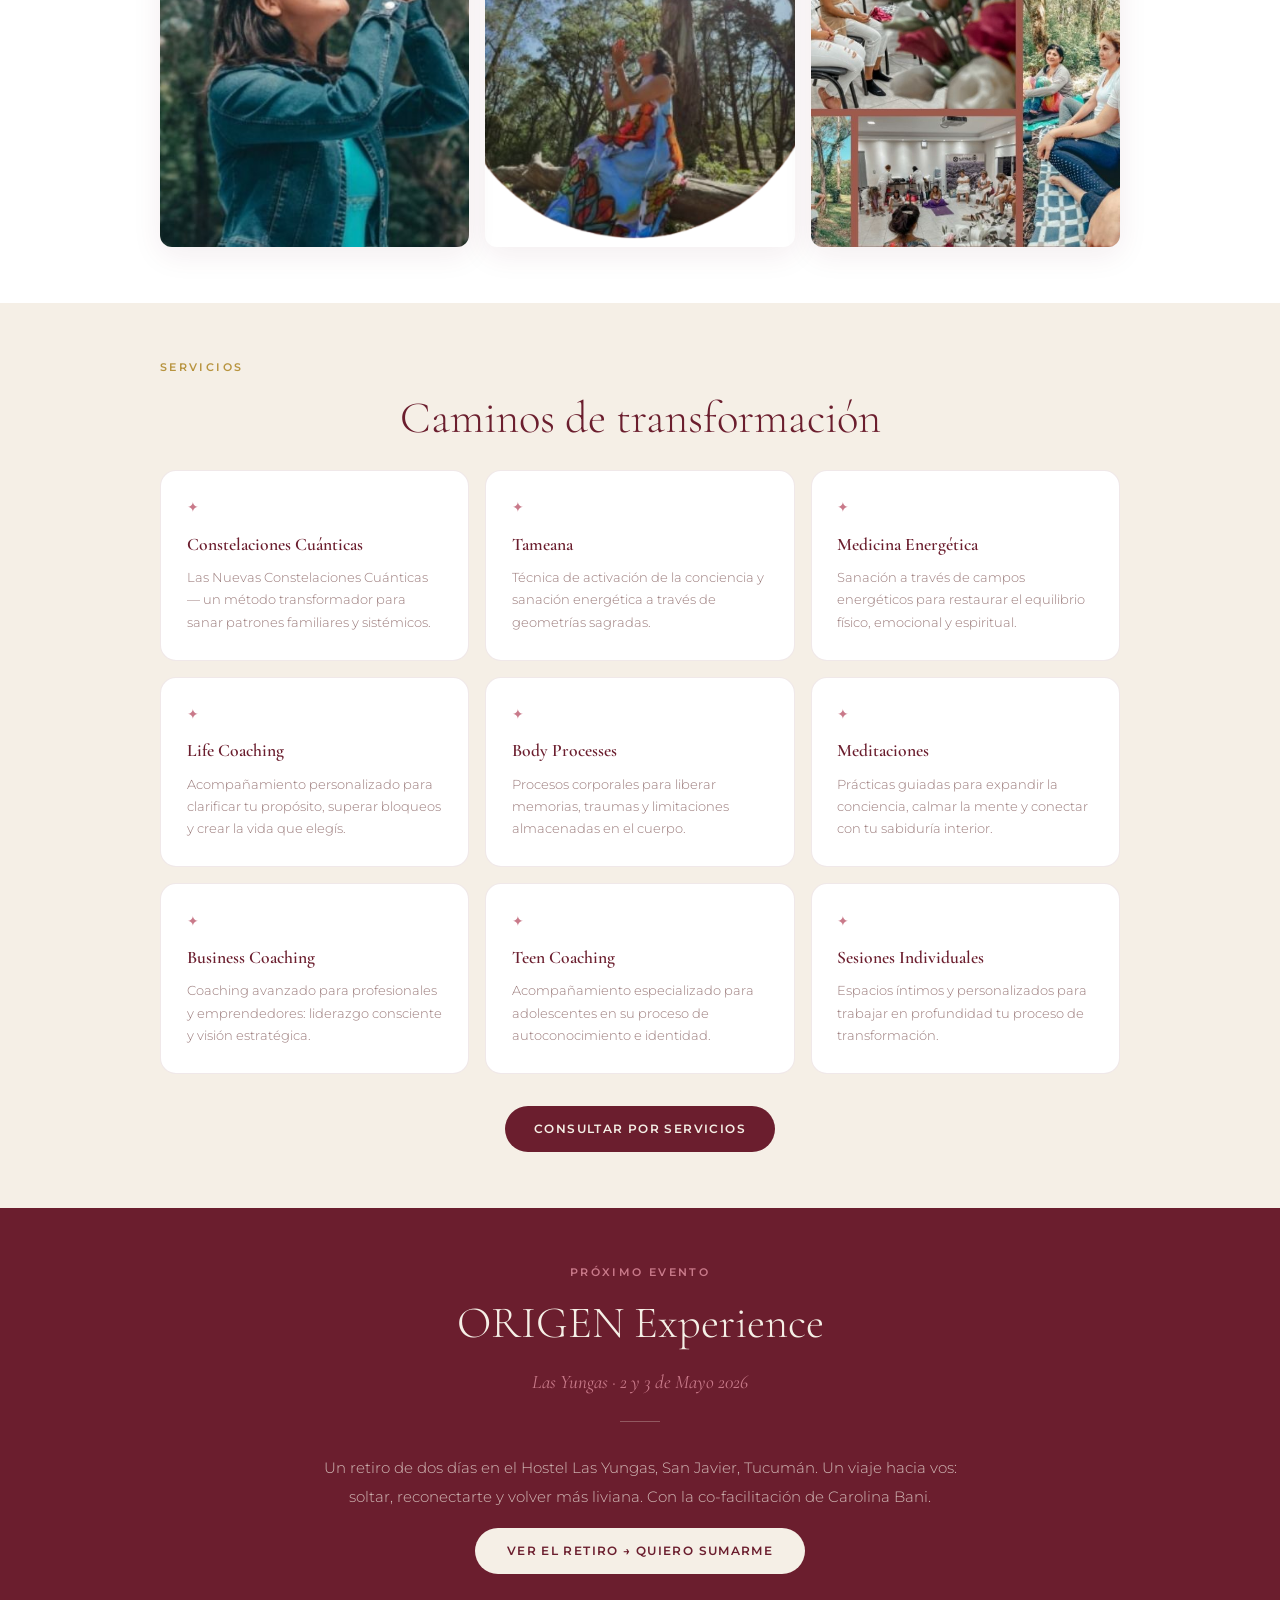
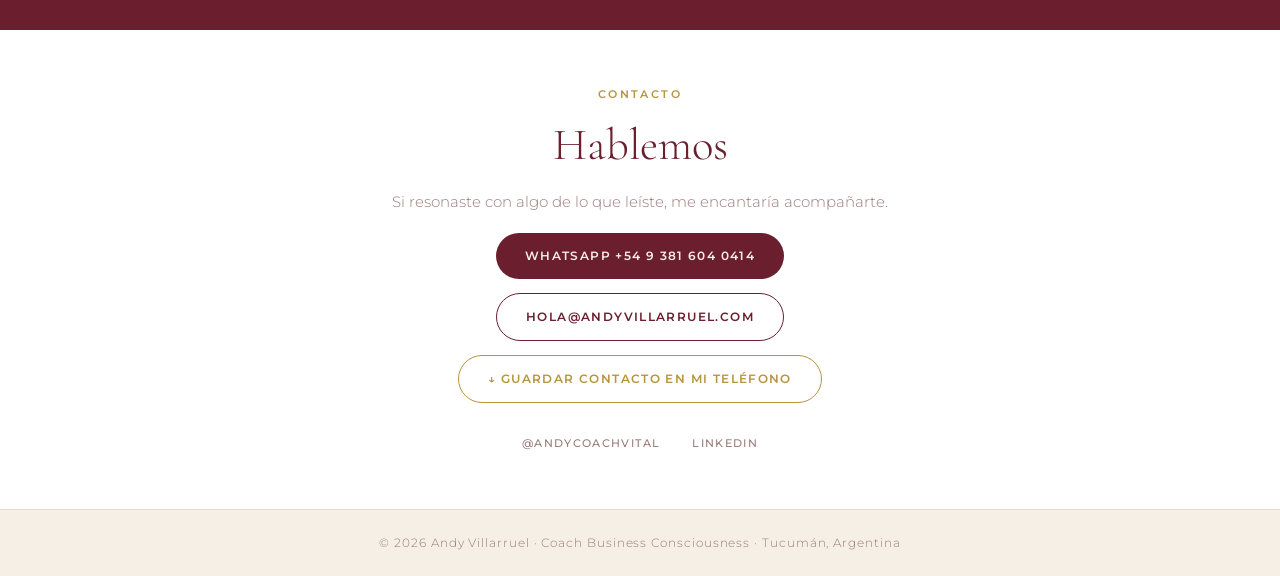
==== commit f65c2fd3: "feat: botón flotante WhatsApp + barra de anuncio ORIGEN Experience - Agrega botón flotante WA (esqui" ====
--- a/index.html
+++ b/index.html
@@ -12,6 +12,11 @@
   <link rel="stylesheet" href="style.css" />
 </head>
 <body>
+
+  <!-- BARRA DE ANUNCIO -->
+  <div class="announce-bar">
+    <a href="https://experiencias.andyvillarruel.com/origen-yungas">✦ Próximo evento · <strong>ORIGEN Experience · Las Yungas</strong> · 2 y 3 de Mayo 2026 · <span>Reserva tu lugar →</span></a>
+  </div>
 
   <!-- NAV -->
   <nav class="nav">
@@ -41,7 +46,6 @@
           Coach Ontológica Profesional · Facilitadora en Las Nuevas Constelaciones Cuánticas · Health Coach · Sanadora en Medicina Energética.
         </p>
         <div class="hero-ctas">
-          <a href="https://wa.me/543816040414" target="_blank" rel="noopener" class="btn-primary">Escribirme por WhatsApp</a>
           <a href="https://experiencias.andyvillarruel.com/api/vcf" download="Andy_Villarruel.vcf" class="btn-secondary">↓ Guardar contacto</a>
         </div>
         <div class="hero-socials">
@@ -144,5 +148,10 @@
     });
   </script>
 
+
+  <!-- WhatsApp flotante -->
+  <a href="https://wa.me/543816040414" target="_blank" rel="noopener" class="wa-float" aria-label="Escribirme por WhatsApp">
+    <svg xmlns="http://www.w3.org/2000/svg" viewBox="0 0 24 24" fill="white" width="28" height="28"><path d="M17.472 14.382c-.297-.149-1.758-.867-2.03-.967-.273-.099-.471-.148-.67.15-.197.297-.767.966-.94 1.164-.173.199-.347.223-.644.075-.297-.15-1.255-.463-2.39-1.475-.883-.788-1.48-1.761-1.653-2.059-.173-.297-.018-.458.13-.606.134-.133.298-.347.446-.52.149-.174.198-.298.298-.497.099-.198.05-.371-.025-.52-.075-.149-.669-1.612-.916-2.207-.242-.579-.487-.5-.669-.51-.173-.008-.371-.01-.57-.01-.198 0-.52.074-.792.372-.272.297-1.04 1.016-1.04 2.479 0 1.462 1.065 2.875 1.213 3.074.149.198 2.096 3.2 5.077 4.487.709.306 1.262.489 1.694.625.712.227 1.36.195 1.871.118.571-.085 1.758-.719 2.006-1.413.248-.694.248-1.289.173-1.413-.074-.124-.272-.198-.57-.347m-5.421 7.403h-.004a9.87 9.87 0 01-5.031-1.378l-.361-.214-3.741.982.998-3.648-.235-.374a9.86 9.86 0 01-1.51-5.26c.001-5.45 4.436-9.884 9.888-9.884 2.64 0 5.122 1.03 6.988 2.898a9.825 9.825 0 012.893 6.994c-.003 5.45-4.437 9.884-9.885 9.884m8.413-18.297A11.815 11.815 0 0012.05 0C5.495 0 .16 5.335.157 11.892c0 2.096.547 4.142 1.588 5.945L.057 24l6.305-1.654a11.882 11.882 0 005.683 1.448h.005c6.554 0 11.89-5.335 11.893-11.893a11.821 11.821 0 00-3.48-8.413z"/></svg>
+  </a>
 </body>
 </html>
--- a/style.css
+++ b/style.css
@@ -78,6 +78,9 @@
 .btn-light { display: inline-block; font-size: 0.72rem; font-weight: 600; letter-spacing: 0.12em; text-transform: uppercase; color: var(--borde); background: var(--crema); padding: 0.85rem 2rem; border-radius: 100px; transition: opacity 0.2s; }
 .btn-light:hover { opacity: 0.85; }
 .hero-ctas { display: flex; gap: 1rem; flex-wrap: wrap; }
+.hero-socials { display: flex; gap: 0.6rem; flex-wrap: wrap; margin-top: 1.2rem; }
+.social-pill { display: inline-block; font-size: 0.65rem; font-weight: 600; letter-spacing: 0.1em; text-transform: uppercase; color: var(--borde); border: 1.5px solid rgba(107,30,46,0.35); padding: 0.45rem 1rem; border-radius: 100px; transition: background 0.2s, color 0.2s; }
+.social-pill:hover { background: var(--borde); color: var(--crema); }
 
 /* ── SECCIONES ── */
 .section { padding: 3.5rem 2rem; }
@@ -126,3 +129,36 @@
   .services-grid { grid-template-columns: 1fr; }
   .section { padding: 2.5rem 1.2rem; }
 }
+
+
+/* ── WHATSAPP FLOTANTE ── */
+.wa-float {
+  position: fixed; bottom: 1.5rem; right: 1.5rem;
+  width: 56px; height: 56px; background: #25D366;
+  border-radius: 50%; display: flex; align-items: center; justify-content: center;
+  box-shadow: 0 4px 16px rgba(37,211,102,0.4); z-index: 999;
+  transition: transform 0.2s, box-shadow 0.2s;
+}
+.wa-float:hover { transform: scale(1.08); box-shadow: 0 6px 24px rgba(37,211,102,0.5); }
+.wa-float::before {
+  content: ""; position: absolute; width: 100%; height: 100%;
+  border-radius: 50%; background: #25D366;
+  animation: wa-pulse 2s ease-out infinite; z-index: -1;
+}
+@keyframes wa-pulse {
+  0% { transform: scale(1); opacity: 0.6; }
+  100% { transform: scale(1.6); opacity: 0; }
+}
+
+/* ── BARRA DE ANUNCIO ── */
+.announce-bar {
+  background: var(--borde);
+  text-align: center;
+  padding: 0.65rem 1rem;
+  font-size: 0.7rem;
+  letter-spacing: 0.08em;
+}
+.announce-bar a { color: var(--crema); font-weight: 400; display: block; }
+.announce-bar a strong { font-weight: 700; }
+.announce-bar a span { color: var(--dorado); font-weight: 600; }
+.announce-bar a:hover span { text-decoration: underline; text-underline-offset: 2px; }
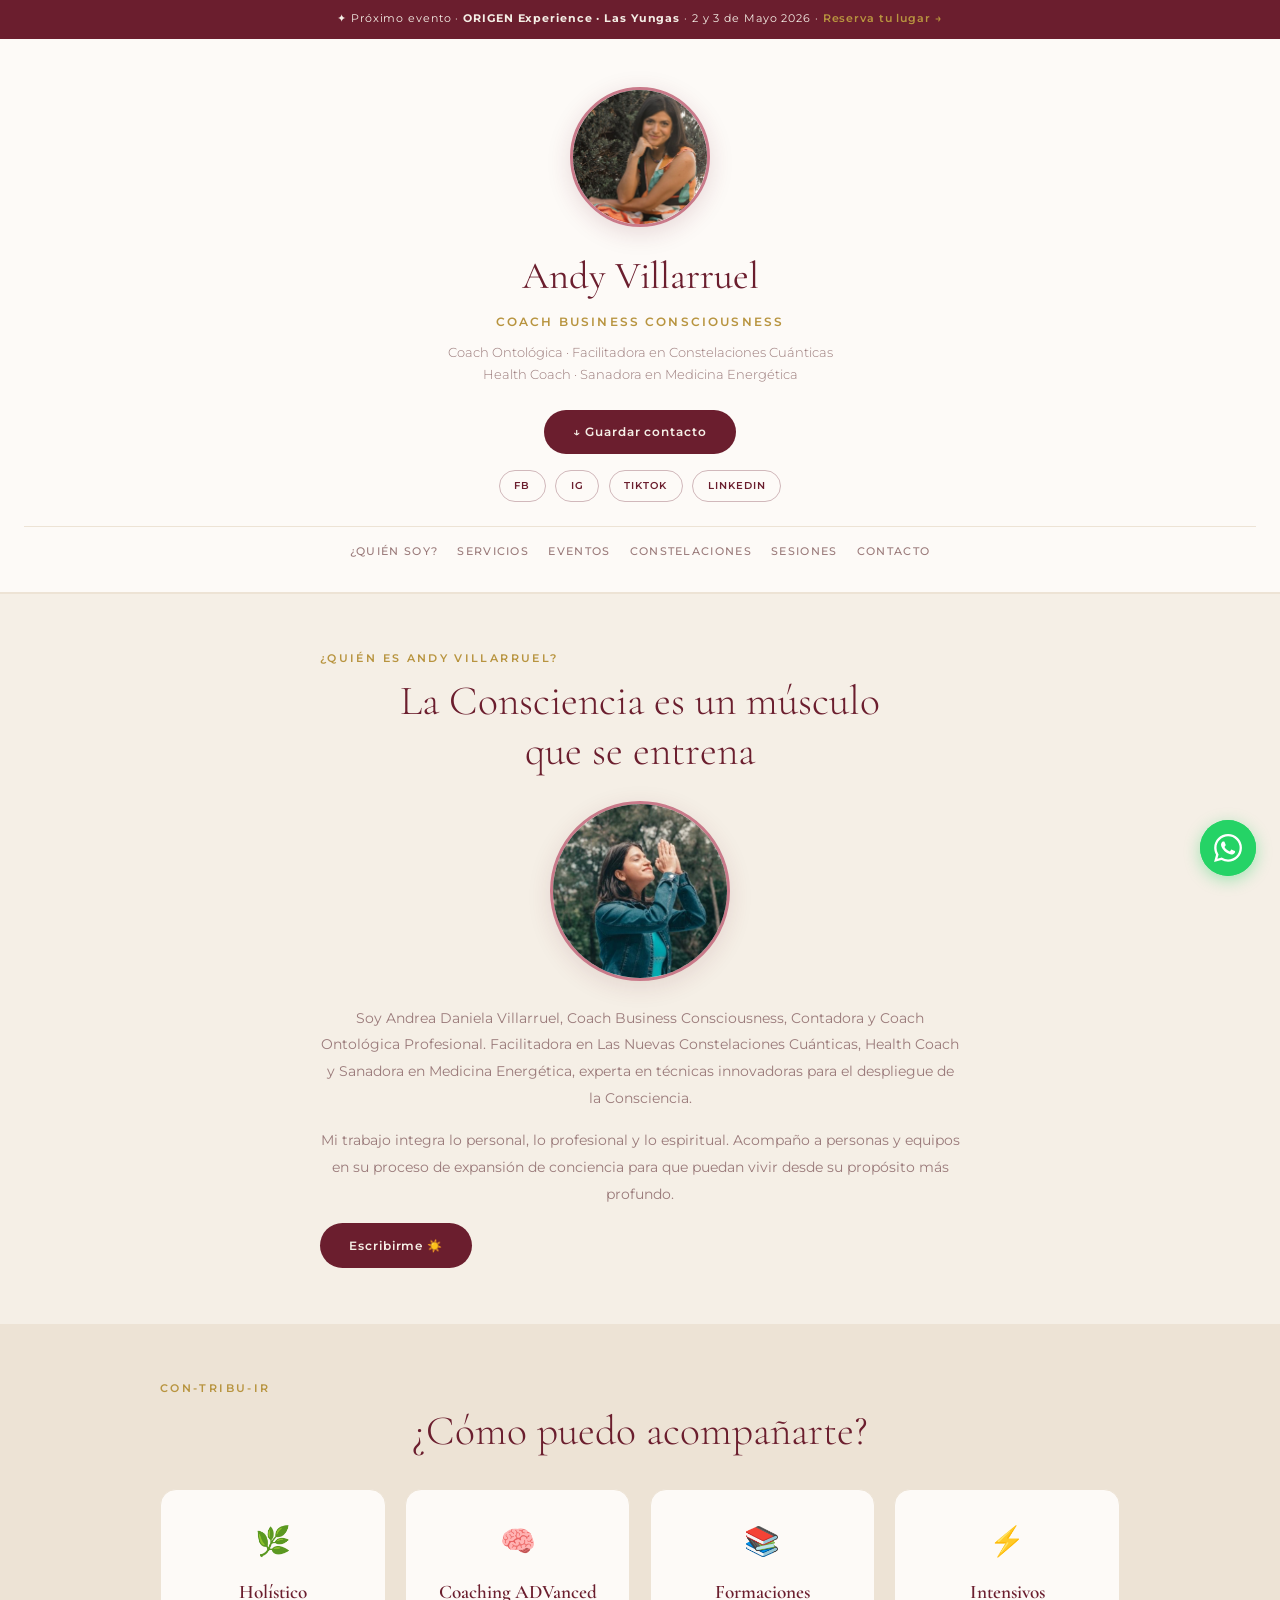
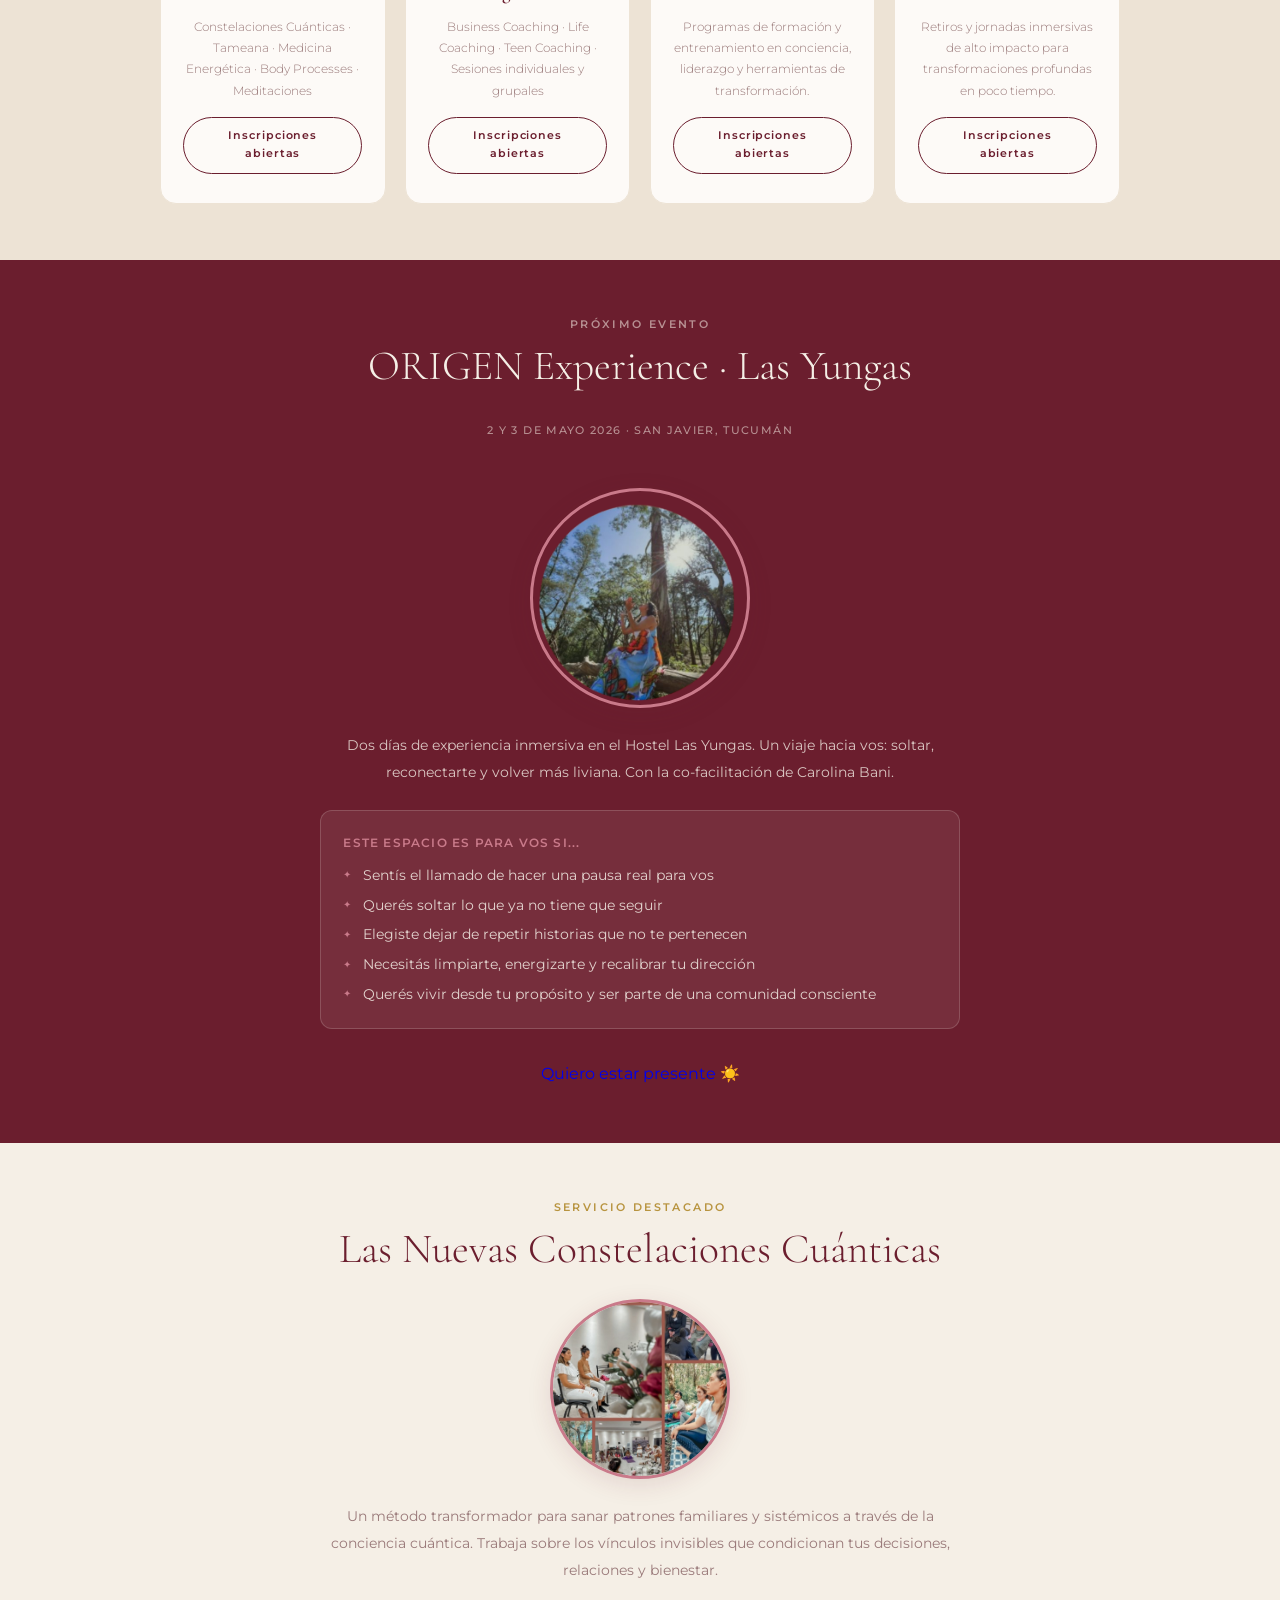
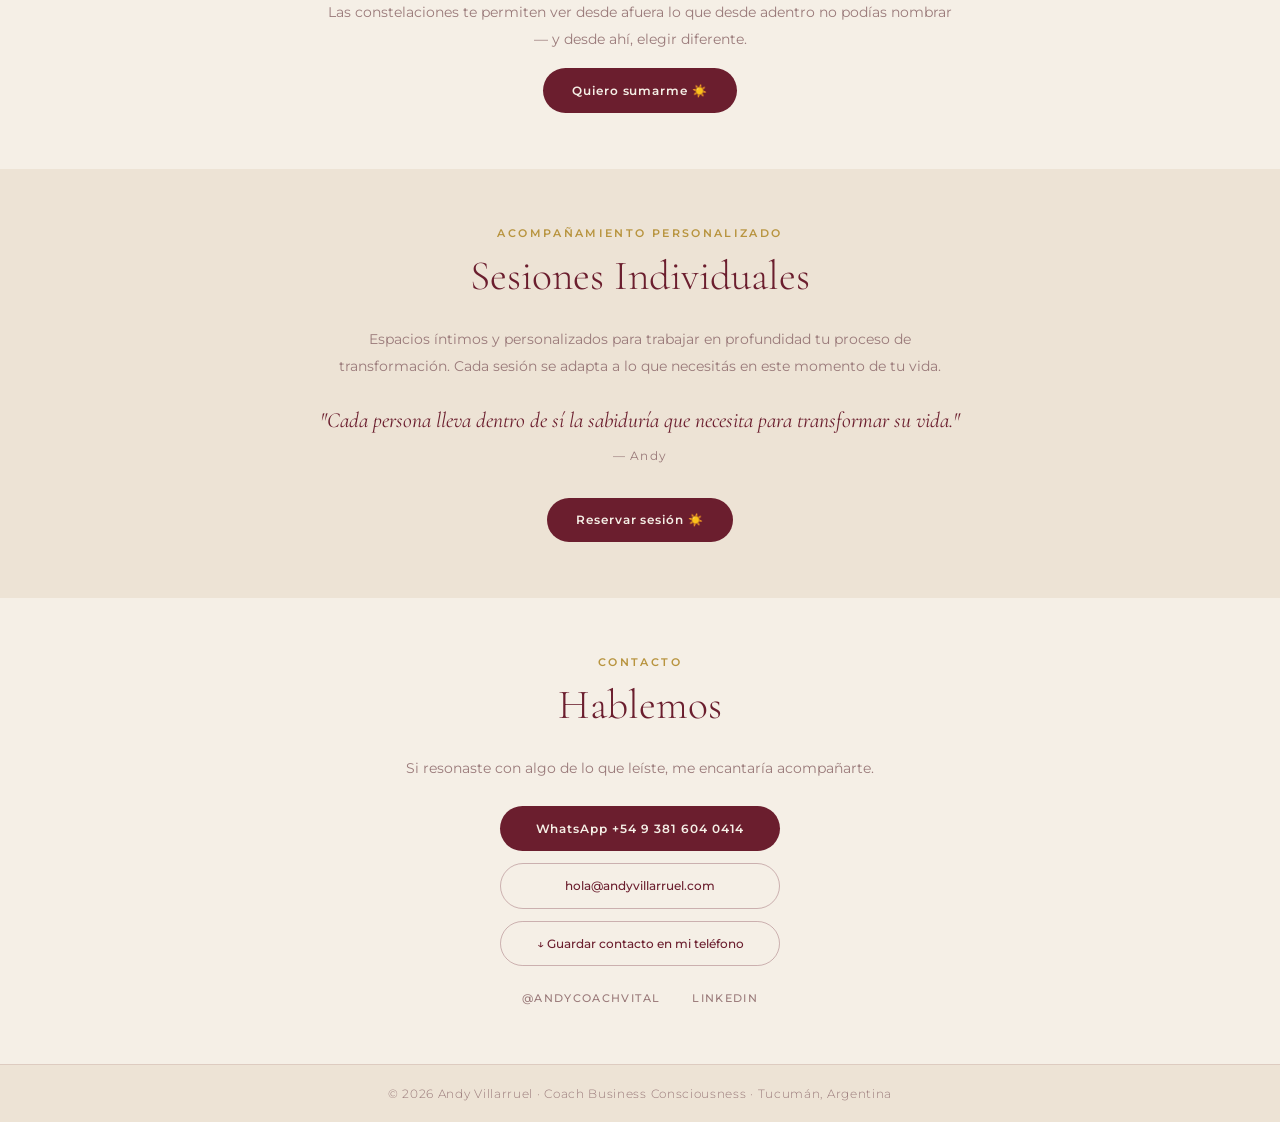
==== commit 02f7981e: "feat: index.html actualizado a variante D (header centrado, barra anuncio, btn-light)" ====
--- a/index.html
+++ b/index.html
@@ -8,8 +8,8 @@
   <link rel="icon" type="image/png" href="logo.png" />
   <link rel="preconnect" href="https://fonts.googleapis.com" />
   <link rel="preconnect" href="https://fonts.gstatic.com" crossorigin />
-  <link href="https://fonts.googleapis.com/css2?family=Cormorant+Garamond:ital,wght@0,300;0,400;0,500;1,300;1,400&family=Montserrat:wght@300;400;500;600&display=swap" rel="stylesheet" />
-  <link rel="stylesheet" href="style.css" />
+  <link href="https://fonts.googleapis.com/css2?family=Cormorant+Garamond:ital,wght@0,300;0,400;0,600;1,300;1,400&family=Montserrat:wght@300;400;500;600;700&display=swap" rel="stylesheet" />
+  <link rel="stylesheet" href="style-d.css" />
 </head>
 <body>
 
@@ -18,135 +18,166 @@
     <a href="https://experiencias.andyvillarruel.com/origen-yungas">✦ Próximo evento · <strong>ORIGEN Experience · Las Yungas</strong> · 2 y 3 de Mayo 2026 · <span>Reserva tu lugar →</span></a>
   </div>
 
-  <!-- NAV -->
-  <nav class="nav">
-    <span class="nav-logo">Andy Villarruel</span>
-    <div class="nav-links">
-      <a href="#quien">Quién soy</a>
+  <!-- HEADER -->
+  <header class="header">
+    <div class="header-photo">
+      <img src="andy.jpg" alt="Andy Villarruel" />
+    </div>
+    <h1>Andy Villarruel</h1>
+    <p class="header-title">Coach Business Consciousness</p>
+    <p class="header-sub">Coach Ontológica · Facilitadora en Constelaciones Cuánticas<br>Health Coach · Sanadora en Medicina Energética</p>
+    <div class="header-ctas">
+      <a href="https://experiencias.andyvillarruel.com/api/vcf" download="Andy_Villarruel.vcf" class="btn-wa">↓ Guardar contacto</a>
+    </div>
+    <div class="hero-socials">
+      <a href="https://www.facebook.com/advillarruel" target="_blank" rel="noopener" class="social-pill">FB</a>
+      <a href="https://instagram.com/andycoachvital" target="_blank" rel="noopener" class="social-pill">IG</a>
+      <a href="https://www.tiktok.com/@andycoachvital" target="_blank" rel="noopener" class="social-pill">TikTok</a>
+      <a href="https://www.linkedin.com/in/andrea-villarruel-45159b17/" target="_blank" rel="noopener" class="social-pill">LinkedIn</a>
+    </div>
+    <nav class="header-nav">
+      <a href="#quien">¿Quién soy?</a>
       <a href="#servicios">Servicios</a>
       <a href="#eventos">Eventos</a>
+      <a href="#constelaciones">Constelaciones</a>
+      <a href="#sesiones">Sesiones</a>
       <a href="#contacto">Contacto</a>
-      <a href="https://experiencias.andyvillarruel.com/api/vcf" download="Andy_Villarruel.vcf" class="nav-cta">Guardar contacto</a>
-    </div>
-    <button class="nav-toggle" onclick="toggleMenu()" aria-label="Menú">☰</button>
-  </nav>
+    </nav>
+  </header>
 
-  <!-- HERO -->
-  <section class="hero">
-    <div class="hero-inner">
-      <div class="hero-photo">
-        <img src="andy.jpg" alt="Andy Villarruel" />
+  <!-- QUIÉN ES ANDY -->
+  <section class="section" id="quien">
+    <div class="container-sm">
+      <p class="eyebrow">¿Quién es Andy Villarruel?</p>
+      <h2>La Consciencia es un músculo<br>que se entrena</h2>
+      <div class="photo-round">
+        <img src="andy-1.jpg" alt="Andy Villarruel" />
       </div>
-      <div class="hero-content">
-        <p class="label">Coach · Facilitadora · Sanadora</p>
-        <h1>Andy<br>Villarruel</h1>
-        <p class="hero-subtitle">Coach Business Consciousness</p>
-        <div class="divider"></div>
-        <p class="hero-bio">
-          Coach Ontológica Profesional · Facilitadora en Las Nuevas Constelaciones Cuánticas · Health Coach · Sanadora en Medicina Energética.
-        </p>
-        <div class="hero-ctas">
-          <a href="https://experiencias.andyvillarruel.com/api/vcf" download="Andy_Villarruel.vcf" class="btn-secondary">↓ Guardar contacto</a>
-        </div>
-        <div class="hero-socials">
-          <a href="https://www.facebook.com/advillarruel" target="_blank" rel="noopener" class="social-pill">FB</a>
-          <a href="https://instagram.com/andycoachvital" target="_blank" rel="noopener" class="social-pill">IG</a>
-          <a href="https://www.tiktok.com/@andycoachvital" target="_blank" rel="noopener" class="social-pill">TikTok</a>
-          <a href="https://www.linkedin.com/in/andrea-villarruel-45159b17/" target="_blank" rel="noopener" class="social-pill">LinkedIn</a>
-        </div>
-      </div>
-    </div>
-  </section>
-
-  <!-- QUIÉN SOY -->
-  <section class="section section-white" id="quien">
-    <div class="container">
-      <p class="label gold">Quién soy</p>
-      <h2>Un camino de transformación<br>desde adentro hacia afuera</h2>
-      <div class="divider centered"></div>
-      <p class="text-body">
-        Soy Andrea Daniela Villarruel, Coach Business Consciousness, Contadora y Coach Ontológica Profesional. Me dedico a acompañar a personas y equipos en su proceso de expansión de conciencia, utilizando herramientas transformadoras como las Constelaciones Cuánticas, la Medicina Energética y el Coaching Ontológico.
+      <p class="body-text">
+        Soy Andrea Daniela Villarruel, Coach Business Consciousness, Contadora y Coach Ontológica Profesional. Facilitadora en Las Nuevas Constelaciones Cuánticas, Health Coach y Sanadora en Medicina Energética, experta en técnicas innovadoras para el despliegue de la Consciencia.
       </p>
-      <p class="text-body">
-        Mi trabajo integra lo personal, lo profesional y lo espiritual. Cada persona lleva dentro de sí la sabiduría que necesita para transformar su vida — mi rol es crear el espacio para que esa sabiduría emerja.
+      <p class="body-text">
+        Mi trabajo integra lo personal, lo profesional y lo espiritual. Acompaño a personas y equipos en su proceso de expansión de conciencia para que puedan vivir desde su propósito más profundo.
       </p>
-      <div class="gallery">
-        <div class="gallery-item"><img src="andy-1.jpg" alt="Andy Villarruel" /></div>
-        <div class="gallery-item"><img src="andy-2.png" alt="Andy Villarruel" /></div>
-        <div class="gallery-item"><img src="andy-3.jpg" alt="Andy Villarruel" /></div>
-      </div>
+      <a href="https://wa.me/543816040414" target="_blank" rel="noopener" class="btn-wa">Escribirme ☀️</a>
     </div>
   </section>
 
   <!-- SERVICIOS -->
   <section class="section section-cream" id="servicios">
     <div class="container">
-      <p class="label gold">Servicios</p>
-      <h2>Caminos de transformación</h2>
-      <div class="services-grid">
-        <div class="service-card"><span class="service-icon">✦</span><h3>Constelaciones Cuánticas</h3><p>Las Nuevas Constelaciones Cuánticas — un método transformador para sanar patrones familiares y sistémicos.</p></div>
-        <div class="service-card"><span class="service-icon">✦</span><h3>Tameana</h3><p>Técnica de activación de la conciencia y sanación energética a través de geometrías sagradas.</p></div>
-        <div class="service-card"><span class="service-icon">✦</span><h3>Medicina Energética</h3><p>Sanación a través de campos energéticos para restaurar el equilibrio físico, emocional y espiritual.</p></div>
-        <div class="service-card"><span class="service-icon">✦</span><h3>Life Coaching</h3><p>Acompañamiento personalizado para clarificar tu propósito, superar bloqueos y crear la vida que elegís.</p></div>
-        <div class="service-card"><span class="service-icon">✦</span><h3>Body Processes</h3><p>Procesos corporales para liberar memorias, traumas y limitaciones almacenadas en el cuerpo.</p></div>
-        <div class="service-card"><span class="service-icon">✦</span><h3>Meditaciones</h3><p>Prácticas guiadas para expandir la conciencia, calmar la mente y conectar con tu sabiduría interior.</p></div>
-        <div class="service-card"><span class="service-icon">✦</span><h3>Business Coaching</h3><p>Coaching avanzado para profesionales y emprendedores: liderazgo consciente y visión estratégica.</p></div>
-        <div class="service-card"><span class="service-icon">✦</span><h3>Teen Coaching</h3><p>Acompañamiento especializado para adolescentes en su proceso de autoconocimiento e identidad.</p></div>
-        <div class="service-card"><span class="service-icon">✦</span><h3>Sesiones Individuales</h3><p>Espacios íntimos y personalizados para trabajar en profundidad tu proceso de transformación.</p></div>
-      </div>
-      <div class="text-center">
-        <a href="https://wa.me/543816040414?text=Hola%20Andy%2C%20me%20gustaría%20saber%20más%20sobre%20tus%20servicios" target="_blank" rel="noopener" class="btn-primary">Consultar por servicios</a>
+      <p class="eyebrow">Con-Tribu-Ir</p>
+      <h2>¿Cómo puedo acompañarte?</h2>
+      <div class="service-cats">
+        <div class="service-cat">
+          <div class="cat-icon">🌿</div>
+          <h3>Holístico</h3>
+          <p>Constelaciones Cuánticas · Tameana · Medicina Energética · Body Processes · Meditaciones</p>
+          <a href="https://wa.me/543816040414?text=Hola%20Andy%2C%20quiero%20saber%20más%20sobre%20servicios%20holísticos" target="_blank" rel="noopener" class="btn-cat">Inscripciones abiertas</a>
+        </div>
+        <div class="service-cat">
+          <div class="cat-icon">🧠</div>
+          <h3>Coaching ADVanced</h3>
+          <p>Business Coaching · Life Coaching · Teen Coaching · Sesiones individuales y grupales</p>
+          <a href="https://wa.me/543816040414?text=Hola%20Andy%2C%20quiero%20saber%20más%20sobre%20coaching" target="_blank" rel="noopener" class="btn-cat">Inscripciones abiertas</a>
+        </div>
+        <div class="service-cat">
+          <div class="cat-icon">📚</div>
+          <h3>Formaciones</h3>
+          <p>Programas de formación y entrenamiento en conciencia, liderazgo y herramientas de transformación.</p>
+          <a href="https://wa.me/543816040414?text=Hola%20Andy%2C%20quiero%20saber%20más%20sobre%20formaciones" target="_blank" rel="noopener" class="btn-cat">Inscripciones abiertas</a>
+        </div>
+        <div class="service-cat">
+          <div class="cat-icon">⚡</div>
+          <h3>Intensivos</h3>
+          <p>Retiros y jornadas inmersivas de alto impacto para transformaciones profundas en poco tiempo.</p>
+          <a href="https://wa.me/543816040414?text=Hola%20Andy%2C%20quiero%20saber%20más%20sobre%20intensivos" target="_blank" rel="noopener" class="btn-cat">Inscripciones abiertas</a>
+        </div>
       </div>
     </div>
   </section>
 
-  <!-- EVENTOS -->
+  <!-- EVENTO: ORIGEN -->
   <section class="section section-dark" id="eventos">
-    <div class="container text-center">
-      <p class="label rose">Próximo evento</p>
-      <h2 class="h2-light">ORIGEN Experience</h2>
-      <p class="event-date">Las Yungas · 2 y 3 de Mayo 2026</p>
-      <div class="divider centered light-divider"></div>
-      <p class="text-body light-text">
-        Un retiro de dos días en el Hostel Las Yungas, San Javier, Tucumán. Un viaje hacia vos: soltar, reconectarte y volver más liviana. Con la co-facilitación de Carolina Bani.
+    <div class="container-sm text-center">
+      <p class="eyebrow light">Próximo evento</p>
+      <h2 class="light">ORIGEN Experience · Las Yungas</h2>
+      <p class="event-date-tag">2 y 3 de Mayo 2026 · San Javier, Tucumán</p>
+      <div class="photo-round large">
+        <img src="andy-2.png" alt="ORIGEN Experience Las Yungas" />
+      </div>
+      <p class="body-text light">
+        Dos días de experiencia inmersiva en el Hostel Las Yungas. Un viaje hacia vos: soltar, reconectarte y volver más liviana. Con la co-facilitación de Carolina Bani.
       </p>
-      <a href="https://experiencias.andyvillarruel.com/origen-yungas" class="btn-light">Ver el retiro → Quiero sumarme</a>
+      <div class="para-vos">
+        <p class="para-vos-title">Este espacio es para vos si...</p>
+        <ul>
+          <li>Sentís el llamado de hacer una pausa real para vos</li>
+          <li>Querés soltar lo que ya no tiene que seguir</li>
+          <li>Elegiste dejar de repetir historias que no te pertenecen</li>
+          <li>Necesitás limpiarte, energizarte y recalibrar tu dirección</li>
+          <li>Querés vivir desde tu propósito y ser parte de una comunidad consciente</li>
+        </ul>
+      </div>
+      <a href="https://experiencias.andyvillarruel.com/origen-yungas" class="btn-light">Quiero estar presente ☀️</a>
+    </div>
+  </section>
+
+  <!-- CONSTELACIONES -->
+  <section class="section" id="constelaciones">
+    <div class="container-sm text-center">
+      <p class="eyebrow">Servicio destacado</p>
+      <h2>Las Nuevas Constelaciones Cuánticas</h2>
+      <div class="photo-round">
+        <img src="andy-3.jpg" alt="Constelaciones Cuánticas" />
+      </div>
+      <p class="body-text">
+        Un método transformador para sanar patrones familiares y sistémicos a través de la conciencia cuántica. Trabaja sobre los vínculos invisibles que condicionan tus decisiones, relaciones y bienestar.
+      </p>
+      <p class="body-text">
+        Las constelaciones te permiten ver desde afuera lo que desde adentro no podías nombrar — y desde ahí, elegir diferente.
+      </p>
+      <a href="https://wa.me/543816040414?text=Hola%20Andy%2C%20quiero%20saber%20más%20sobre%20constelaciones" target="_blank" rel="noopener" class="btn-wa">Quiero sumarme ☀️</a>
+    </div>
+  </section>
+
+  <!-- SESIONES INDIVIDUALES -->
+  <section class="section section-cream" id="sesiones">
+    <div class="container-sm text-center">
+      <p class="eyebrow">Acompañamiento personalizado</p>
+      <h2>Sesiones Individuales</h2>
+      <p class="body-text">
+        Espacios íntimos y personalizados para trabajar en profundidad tu proceso de transformación. Cada sesión se adapta a lo que necesitás en este momento de tu vida.
+      </p>
+      <p class="quote-block">
+        "Cada persona lleva dentro de sí la sabiduría que necesita para transformar su vida."
+        <span>— Andy</span>
+      </p>
+      <a href="https://wa.me/543816040414?text=Hola%20Andy%2C%20quiero%20una%20sesión%20individual" target="_blank" rel="noopener" class="btn-wa">Reservar sesión ☀️</a>
     </div>
   </section>
 
   <!-- CONTACTO -->
-  <section class="section section-white" id="contacto">
-    <div class="container text-center">
-      <p class="label gold">Contacto</p>
+  <section class="section" id="contacto">
+    <div class="container-sm text-center">
+      <p class="eyebrow">Contacto</p>
       <h2>Hablemos</h2>
-      <p class="text-body">Si resonaste con algo de lo que leíste, me encantaría acompañarte.</p>
-      <div class="contact-btns">
-        <a href="https://wa.me/543816040414" target="_blank" rel="noopener" class="btn-primary">WhatsApp +54 9 381 604 0414</a>
-        <a href="mailto:hola@andyvillarruel.com" class="btn-secondary">hola@andyvillarruel.com</a>
-        <a href="https://experiencias.andyvillarruel.com/api/vcf" download="Andy_Villarruel.vcf" class="btn-gold">↓ Guardar contacto en mi teléfono</a>
+      <p class="body-text">Si resonaste con algo de lo que leíste, me encantaría acompañarte.</p>
+      <div class="contact-stack">
+        <a href="https://wa.me/543816040414" target="_blank" rel="noopener" class="btn-wa">WhatsApp +54 9 381 604 0414</a>
+        <a href="mailto:hola@andyvillarruel.com" class="btn-outline-dark">hola@andyvillarruel.com</a>
+        <a href="https://experiencias.andyvillarruel.com/api/vcf" download="Andy_Villarruel.vcf" class="btn-outline-dark">↓ Guardar contacto en mi teléfono</a>
       </div>
-      <div class="social-links">
+      <div class="social-row">
         <a href="https://instagram.com/andycoachvital" target="_blank" rel="noopener">@andycoachvital</a>
         <a href="https://www.linkedin.com/in/andrea-villarruel-45159b17/" target="_blank" rel="noopener">LinkedIn</a>
       </div>
     </div>
   </section>
 
-  <!-- FOOTER -->
-  <footer class="footer">
+  <footer class="footer-c">
     <p>© 2026 Andy Villarruel · Coach Business Consciousness · Tucumán, Argentina</p>
   </footer>
-
-  <script>
-    function toggleMenu() {
-      document.querySelector('.nav-links').classList.toggle('open');
-    }
-    document.querySelectorAll('.nav-links a').forEach(function(a) {
-      a.addEventListener('click', function() {
-        document.querySelector('.nav-links').classList.remove('open');
-      });
-    });
-  </script>
 
 
   <!-- WhatsApp flotante -->
--- a/style-d.css
+++ b/style-d.css
@@ -0,0 +1,149 @@
+:root {
+  --borde: #6B1E2E;
+  --rosa: #C97A8A;
+  --dorado: #B8943F;
+  --crema: #F5EFE6;
+  --crema-dark: #EDE3D5;
+  --blanco: #FDFAF7;
+  --texto: #2c1810;
+  --suave: #9a7a7a;
+  --font-display: 'Cormorant Garamond', serif;
+  --font-body: 'Montserrat', sans-serif;
+}
+
+*, *::before, *::after { box-sizing: border-box; margin: 0; padding: 0; }
+html { scroll-behavior: smooth; }
+body { font-family: var(--font-body); background: var(--crema); color: var(--texto); line-height: 1.6; overflow-x: hidden; }
+img { max-width: 100%; display: block; }
+a { text-decoration: none; }
+
+/* ── HEADER ── */
+.header {
+  background: var(--blanco);
+  padding: 3rem 1.5rem 2rem;
+  text-align: center;
+  border-bottom: 2px solid var(--crema-dark);
+}
+.header-photo {
+  width: 140px; height: 140px;
+  border-radius: 50%; overflow: hidden;
+  margin: 0 auto 1.2rem;
+  border: 3px solid var(--rosa);
+  box-shadow: 0 6px 24px rgba(107,30,46,0.15);
+}
+.header-photo img { width: 100%; height: 100%; object-fit: cover; object-position: center top; }
+.header h1 { font-family: var(--font-display); font-size: 2.4rem; font-weight: 400; color: var(--borde); margin-bottom: 0.3rem; }
+.header-title { font-size: 0.75rem; font-weight: 600; letter-spacing: 0.18em; text-transform: uppercase; color: var(--dorado); margin-bottom: 0.6rem; }
+.header-sub { font-size: 0.82rem; color: var(--suave); font-weight: 300; line-height: 1.7; margin-bottom: 1.5rem; }
+.header-ctas { display: flex; gap: 0.8rem; justify-content: center; flex-wrap: wrap; margin-bottom: 1rem; }
+.hero-socials { display: flex; gap: 0.6rem; justify-content: center; flex-wrap: wrap; margin-bottom: 1.5rem; }
+.social-pill { display: inline-block; font-size: 0.65rem; font-weight: 600; letter-spacing: 0.1em; text-transform: uppercase; color: var(--borde); border: 1.5px solid rgba(107,30,46,0.3); padding: 0.4rem 0.9rem; border-radius: 100px; transition: background 0.2s, color 0.2s; }
+.social-pill:hover { background: var(--borde); color: var(--crema); }
+.header-nav { display: flex; gap: 1.2rem; justify-content: center; flex-wrap: wrap; padding-top: 1rem; border-top: 1px solid var(--crema-dark); }
+.header-nav a { font-size: 0.68rem; letter-spacing: 0.12em; text-transform: uppercase; color: var(--suave); font-weight: 500; transition: color 0.2s; }
+.header-nav a:hover { color: var(--borde); }
+
+/* ── BOTONES ── */
+.btn-wa { display: inline-block; font-size: 0.75rem; font-weight: 600; letter-spacing: 0.08em; color: var(--crema); background: var(--borde); padding: 0.8rem 1.8rem; border-radius: 100px; transition: opacity 0.2s; }
+.btn-wa:hover { opacity: 0.85; }
+.btn-outline { display: inline-block; font-size: 0.75rem; font-weight: 600; letter-spacing: 0.08em; color: var(--borde); border: 1.5px solid var(--borde); padding: 0.8rem 1.8rem; border-radius: 100px; transition: background 0.2s, color 0.2s; }
+.btn-outline:hover { background: var(--borde); color: var(--crema); }
+.btn-outline-dark { display: inline-block; font-size: 0.75rem; font-weight: 500; color: var(--borde); border: 1px solid rgba(107,30,46,0.3); padding: 0.75rem 1.6rem; border-radius: 100px; transition: border-color 0.2s, background 0.2s; }
+.btn-outline-dark:hover { border-color: var(--borde); background: rgba(107,30,46,0.05); }
+.btn-cat { display: inline-block; font-size: 0.7rem; font-weight: 600; letter-spacing: 0.08em; color: var(--borde); border: 1.5px solid var(--borde); padding: 0.6rem 1.2rem; border-radius: 100px; margin-top: 1rem; transition: background 0.2s, color 0.2s; }
+.btn-cat:hover { background: var(--borde); color: var(--crema); }
+
+/* ── SECCIONES ── */
+.section { padding: 3.5rem 1.5rem; }
+.section-cream { background: var(--crema-dark); }
+.section-dark { background: var(--borde); }
+.container { max-width: 960px; margin: 0 auto; }
+.container-sm { max-width: 640px; margin: 0 auto; }
+.text-center { text-align: center; }
+
+/* ── TIPOGRAFÍA ── */
+.eyebrow { font-size: 0.67rem; letter-spacing: 0.22em; text-transform: uppercase; color: var(--dorado); font-weight: 600; margin-bottom: 0.6rem; display: block; }
+.eyebrow.light { color: rgba(245,239,230,0.55); }
+h2 { font-family: var(--font-display); font-size: clamp(1.7rem, 3.5vw, 2.6rem); font-weight: 300; color: var(--borde); line-height: 1.2; margin-bottom: 1.5rem; text-align: center; }
+h2.light { color: var(--crema); }
+h3 { font-family: var(--font-display); font-size: 1.2rem; font-weight: 600; color: var(--borde); margin-bottom: 0.5rem; }
+.body-text { font-size: 0.9rem; line-height: 1.85; color: var(--suave); text-align: center; margin-bottom: 1rem; }
+.body-text.light { color: rgba(245,239,230,0.8); }
+
+/* ── FOTO CIRCULAR ── */
+.photo-round { width: 180px; height: 180px; border-radius: 50%; overflow: hidden; margin: 1.5rem auto; border: 3px solid var(--rosa); box-shadow: 0 6px 24px rgba(107,30,46,0.12); }
+.photo-round.large { width: 220px; height: 220px; }
+.photo-round img { width: 100%; height: 100%; object-fit: cover; object-position: center top; }
+
+/* ── CATEGORÍAS ── */
+.service-cats { display: grid; grid-template-columns: repeat(auto-fill, minmax(200px, 1fr)); gap: 1.2rem; margin-top: 2rem; }
+.service-cat { background: var(--blanco); border: 1px solid var(--crema-dark); border-radius: 16px; padding: 1.8rem 1.4rem; text-align: center; }
+.cat-icon { font-size: 1.8rem; margin-bottom: 0.8rem; }
+.service-cat p { font-size: 0.78rem; line-height: 1.7; color: var(--suave); font-weight: 300; }
+
+/* ── EVENTO ── */
+.event-subtitle { font-family: var(--font-display); font-size: 1.2rem; font-style: italic; color: var(--rosa); margin-bottom: 0.4rem; text-align: center; }
+.event-date-tag { display: inline-block; font-size: 0.7rem; letter-spacing: 0.12em; text-transform: uppercase; color: rgba(245,239,230,0.55); font-weight: 500; margin-bottom: 1.5rem; }
+
+.para-vos { background: rgba(245,239,230,0.08); border: 1px solid rgba(245,239,230,0.18); border-radius: 12px; padding: 1.4rem; margin: 1.5rem 0 2rem; text-align: left; }
+.para-vos-title { font-size: 0.75rem; font-weight: 600; letter-spacing: 0.1em; text-transform: uppercase; color: var(--rosa); margin-bottom: 0.8rem; }
+.para-vos ul { list-style: none; display: flex; flex-direction: column; gap: 0.5rem; }
+.para-vos ul li { font-size: 0.85rem; color: rgba(245,239,230,0.85); padding-left: 1.2rem; position: relative; }
+.para-vos ul li::before { content: "✦"; position: absolute; left: 0; color: var(--rosa); font-size: 0.6rem; top: 0.15rem; }
+
+/* ── QUOTE ── */
+.quote-block { font-family: var(--font-display); font-size: 1.35rem; font-style: italic; color: var(--borde); line-height: 1.6; margin: 1.5rem 0 2rem; text-align: center; }
+.quote-block span { display: block; font-size: 0.78rem; font-style: normal; font-family: var(--font-body); color: var(--suave); margin-top: 0.5rem; letter-spacing: 0.1em; }
+
+/* ── CONTACTO ── */
+.contact-stack { display: flex; flex-direction: column; align-items: center; gap: 0.8rem; margin: 1.5rem 0; }
+.contact-stack a { min-width: 280px; text-align: center; }
+.social-row { display: flex; gap: 2rem; justify-content: center; margin-top: 1.2rem; }
+.social-row a { font-size: 0.7rem; letter-spacing: 0.12em; text-transform: uppercase; color: var(--suave); font-weight: 500; }
+.social-row a:hover { color: var(--borde); }
+
+/* ── FOOTER ── */
+.footer-c { background: var(--crema-dark); border-top: 1px solid rgba(107,30,46,0.12); padding: 1.2rem; text-align: center; font-size: 0.72rem; color: var(--suave); font-weight: 300; letter-spacing: 0.06em; }
+
+/* ── RESPONSIVE ── */
+@media (max-width: 600px) {
+  .service-cats { grid-template-columns: 1fr 1fr; }
+  .header-nav { gap: 0.8rem; }
+  .section { padding: 2.5rem 1.2rem; }
+}
+@media (max-width: 400px) {
+  .service-cats { grid-template-columns: 1fr; }
+}
+
+
+/* ── WHATSAPP FLOTANTE ── */
+.wa-float {
+  position: fixed; bottom: 1.5rem; right: 1.5rem;
+  width: 56px; height: 56px; background: #25D366;
+  border-radius: 50%; display: flex; align-items: center; justify-content: center;
+  box-shadow: 0 4px 16px rgba(37,211,102,0.4); z-index: 999;
+  transition: transform 0.2s, box-shadow 0.2s;
+}
+.wa-float:hover { transform: scale(1.08); box-shadow: 0 6px 24px rgba(37,211,102,0.5); }
+.wa-float::before {
+  content: ""; position: absolute; width: 100%; height: 100%;
+  border-radius: 50%; background: #25D366;
+  animation: wa-pulse 2s ease-out infinite; z-index: -1;
+}
+@keyframes wa-pulse {
+  0% { transform: scale(1); opacity: 0.6; }
+  100% { transform: scale(1.6); opacity: 0; }
+}
+
+/* ── BARRA DE ANUNCIO ── */
+.announce-bar {
+  background: var(--borde);
+  text-align: center;
+  padding: 0.65rem 1rem;
+  font-size: 0.7rem;
+  letter-spacing: 0.08em;
+}
+.announce-bar a { color: var(--crema); font-weight: 400; display: block; }
+.announce-bar a strong { font-weight: 700; }
+.announce-bar a span { color: var(--dorado); font-weight: 600; }
+.announce-bar a:hover span { text-decoration: underline; text-underline-offset: 2px; }
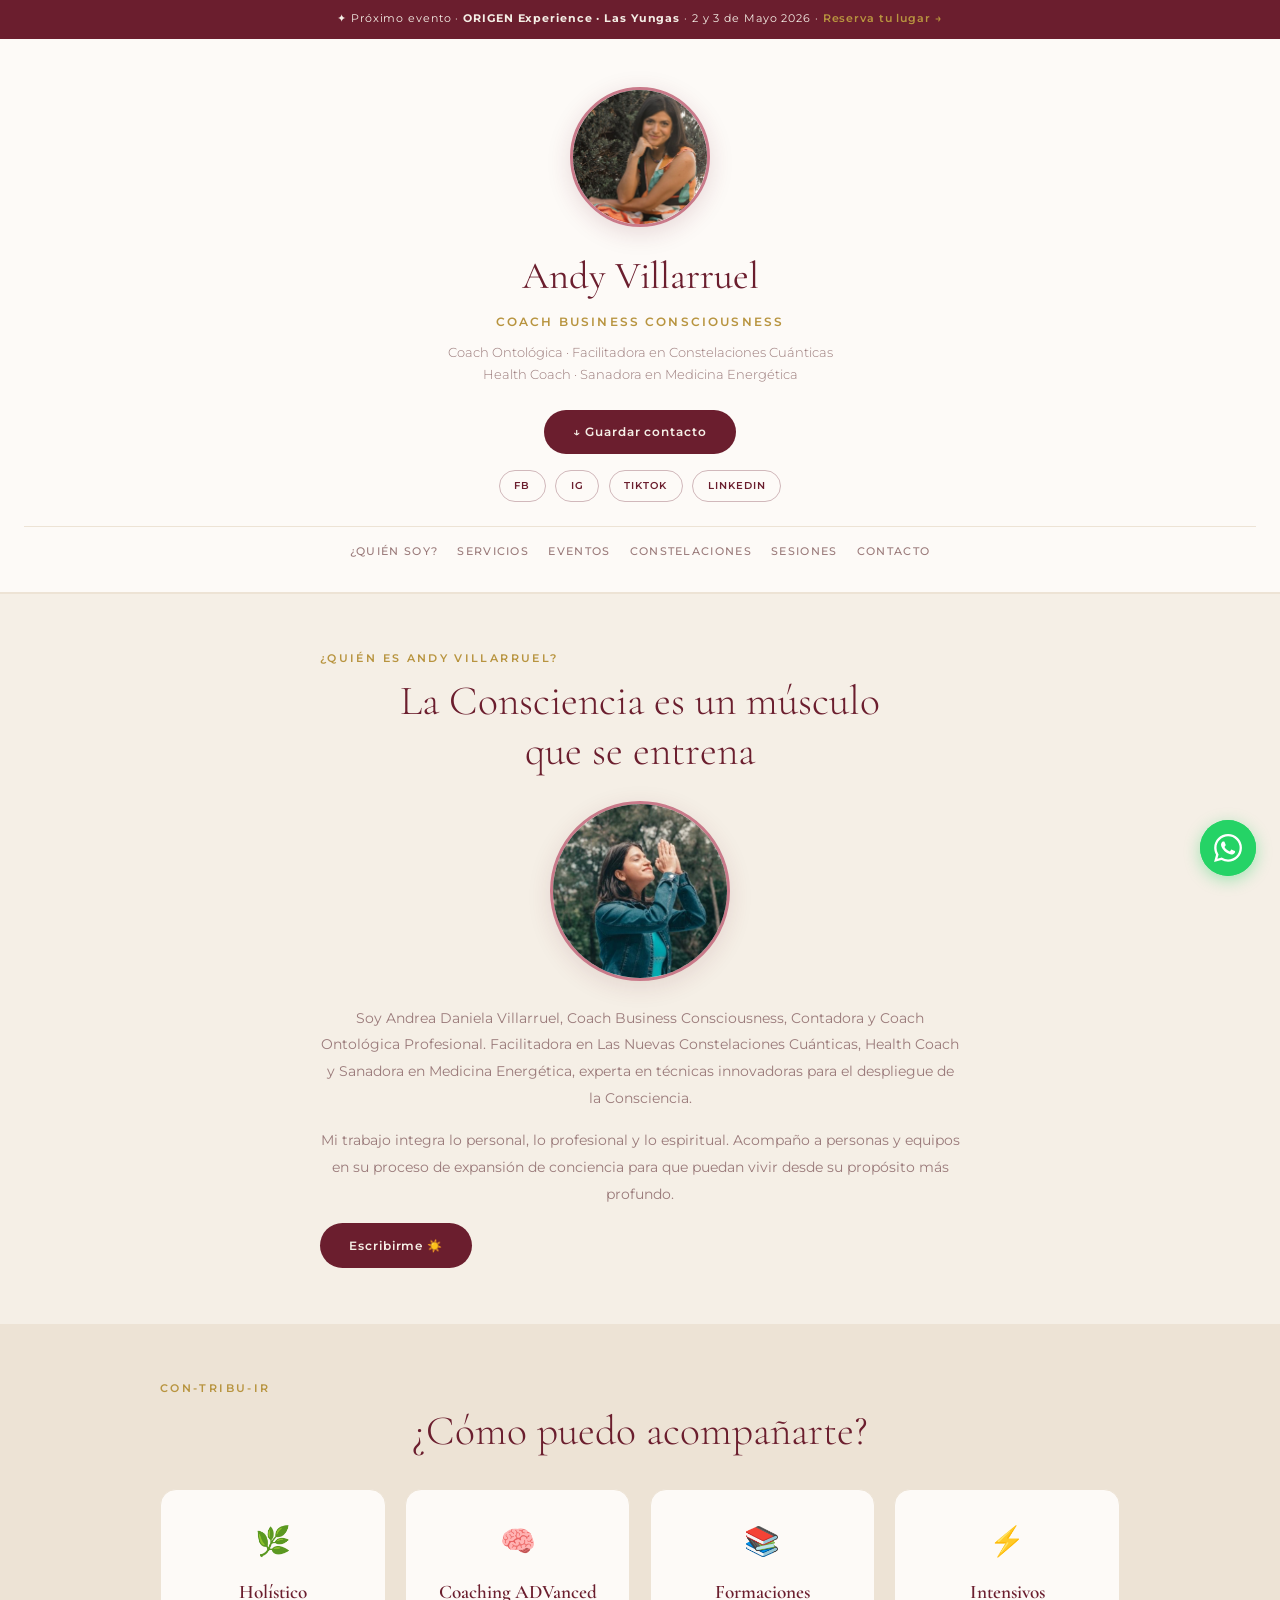
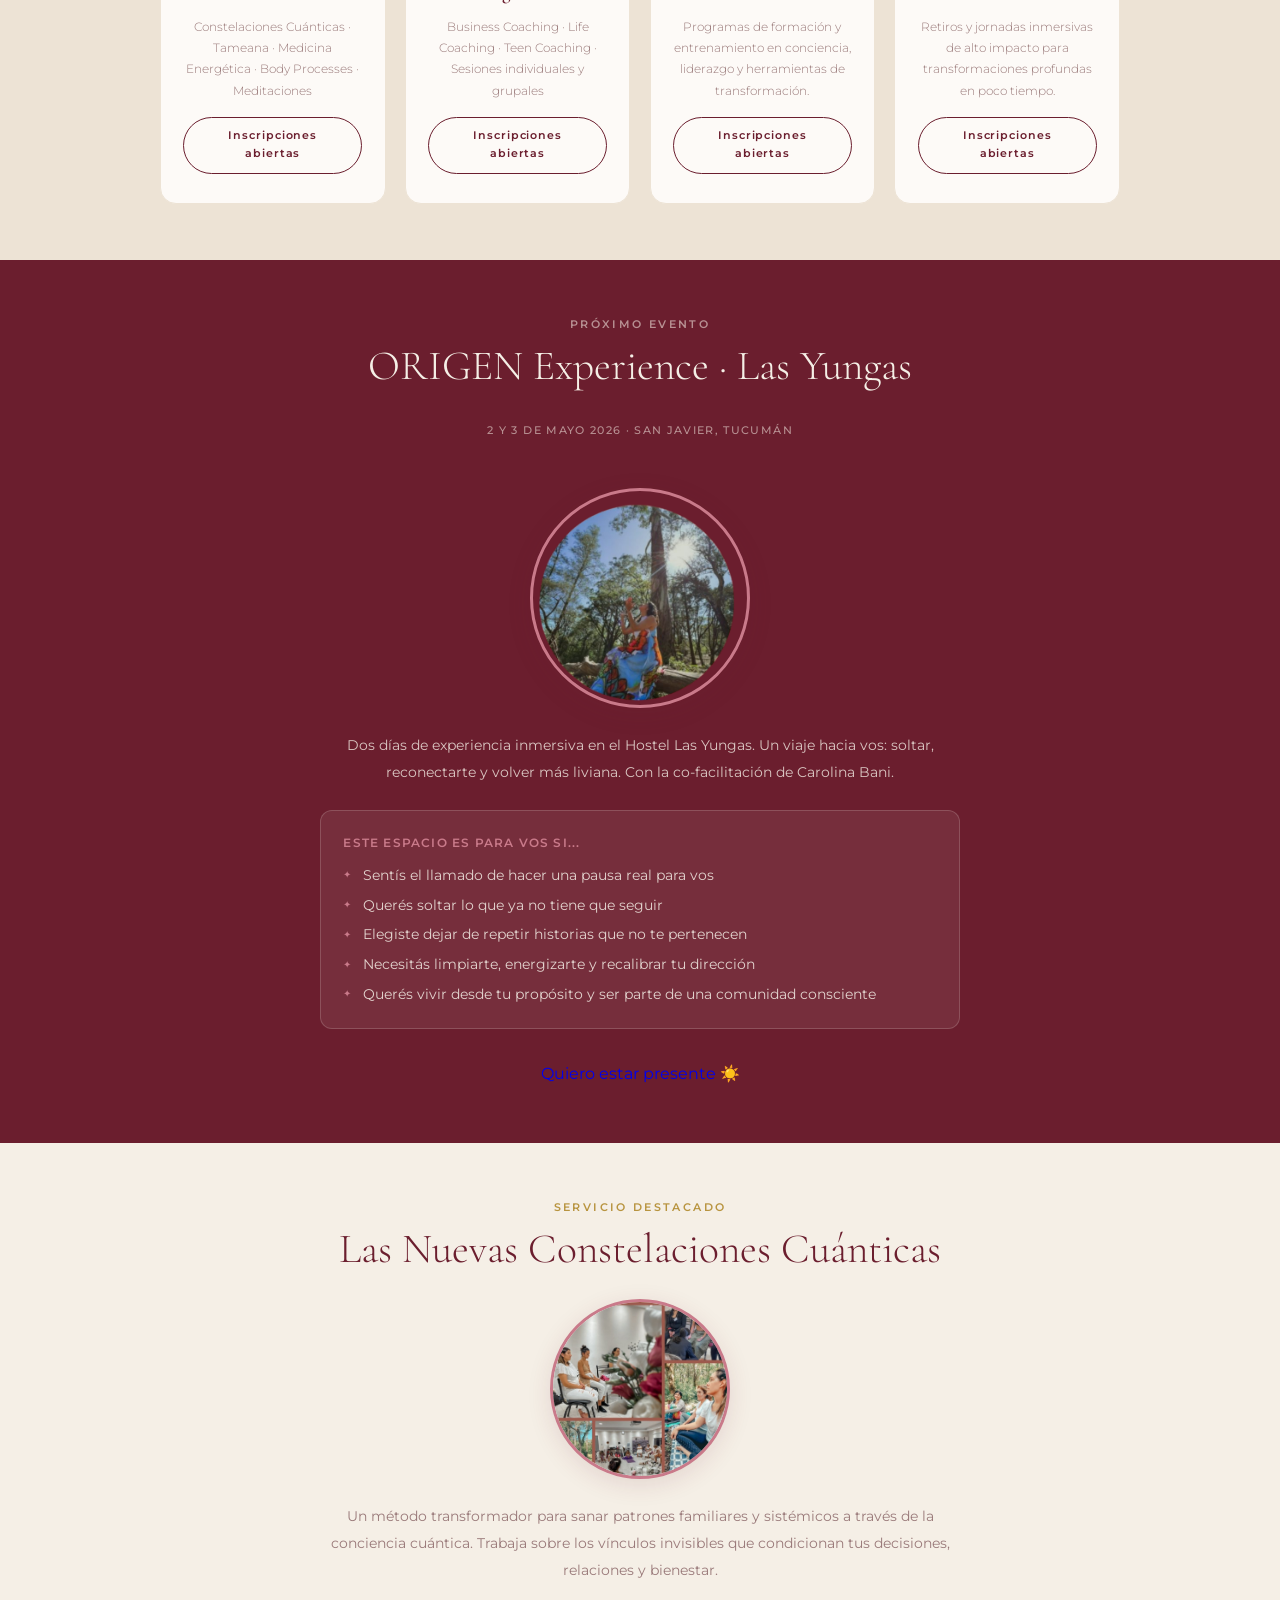
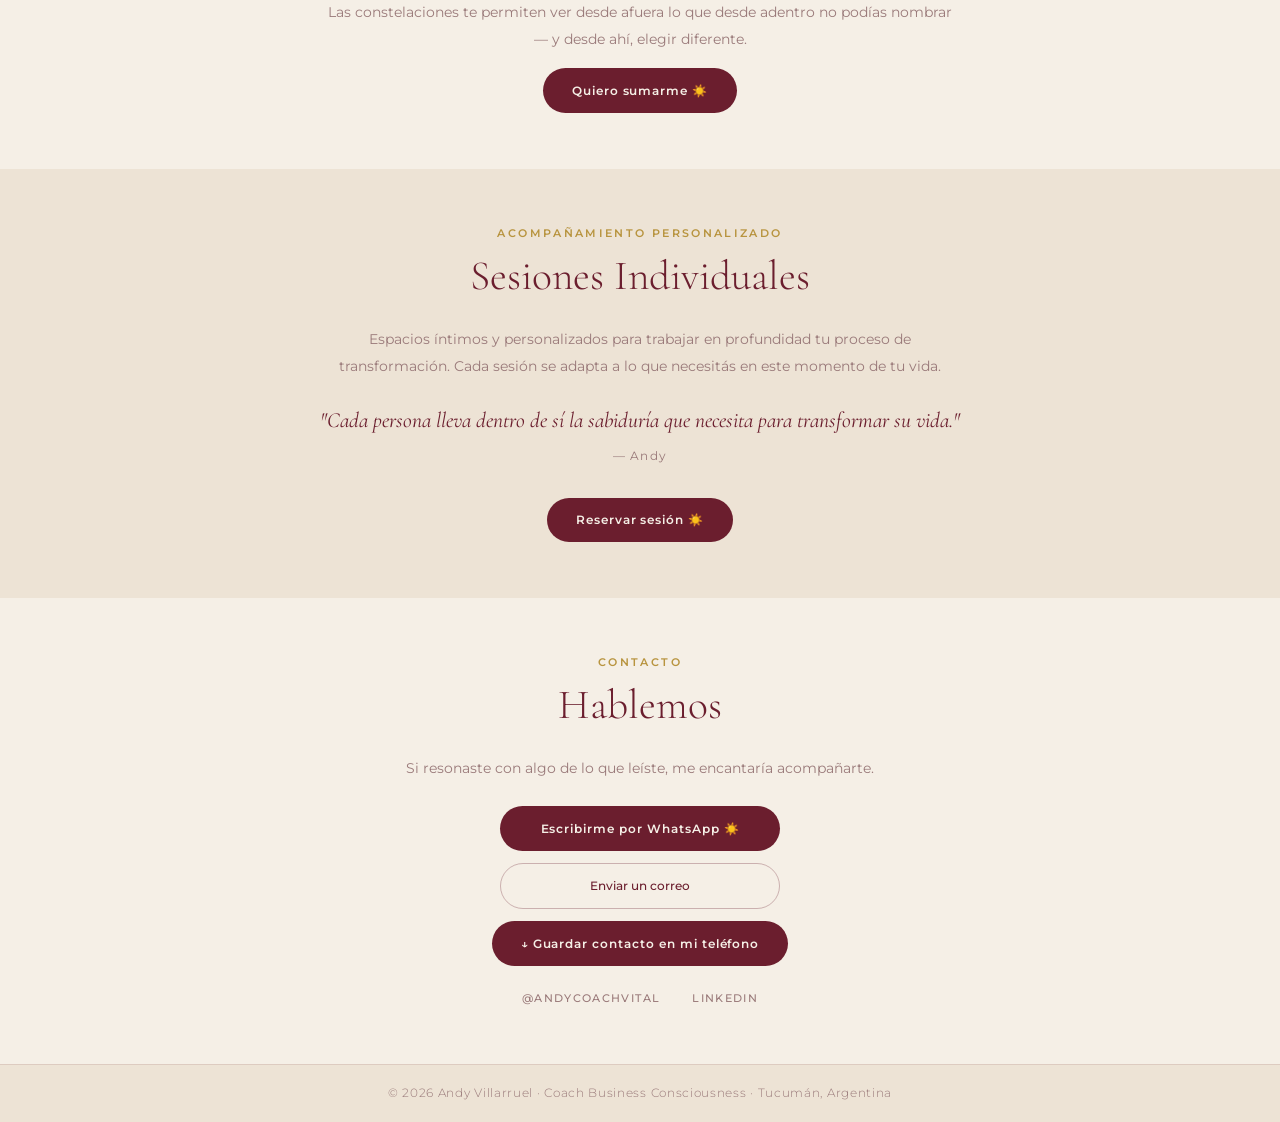
==== commit b2bc63aa: "fix: corregir email de contacto — usar andycoachvital.av@gmail.com (coincide con admin)" ====
--- a/index.html
+++ b/index.html
@@ -164,9 +164,9 @@
       <h2>Hablemos</h2>
       <p class="body-text">Si resonaste con algo de lo que leíste, me encantaría acompañarte.</p>
       <div class="contact-stack">
-        <a href="https://wa.me/543816040414" target="_blank" rel="noopener" class="btn-wa">WhatsApp +54 9 381 604 0414</a>
-        <a href="mailto:hola@andyvillarruel.com" class="btn-outline-dark">hola@andyvillarruel.com</a>
-        <a href="https://experiencias.andyvillarruel.com/api/vcf" download="Andy_Villarruel.vcf" class="btn-outline-dark">↓ Guardar contacto en mi teléfono</a>
+        <a href="https://wa.me/543816040414" target="_blank" rel="noopener" class="btn-wa">Escribirme por WhatsApp ☀️</a>
+        <a href="mailto:andycoachvital.av@gmail.com" class="btn-outline-dark">Enviar un correo</a>
+        <a href="https://experiencias.andyvillarruel.com/api/vcf" download="Andy_Villarruel.vcf" class="btn-wa">↓ Guardar contacto en mi teléfono</a>
       </div>
       <div class="social-row">
         <a href="https://instagram.com/andycoachvital" target="_blank" rel="noopener">@andycoachvital</a>
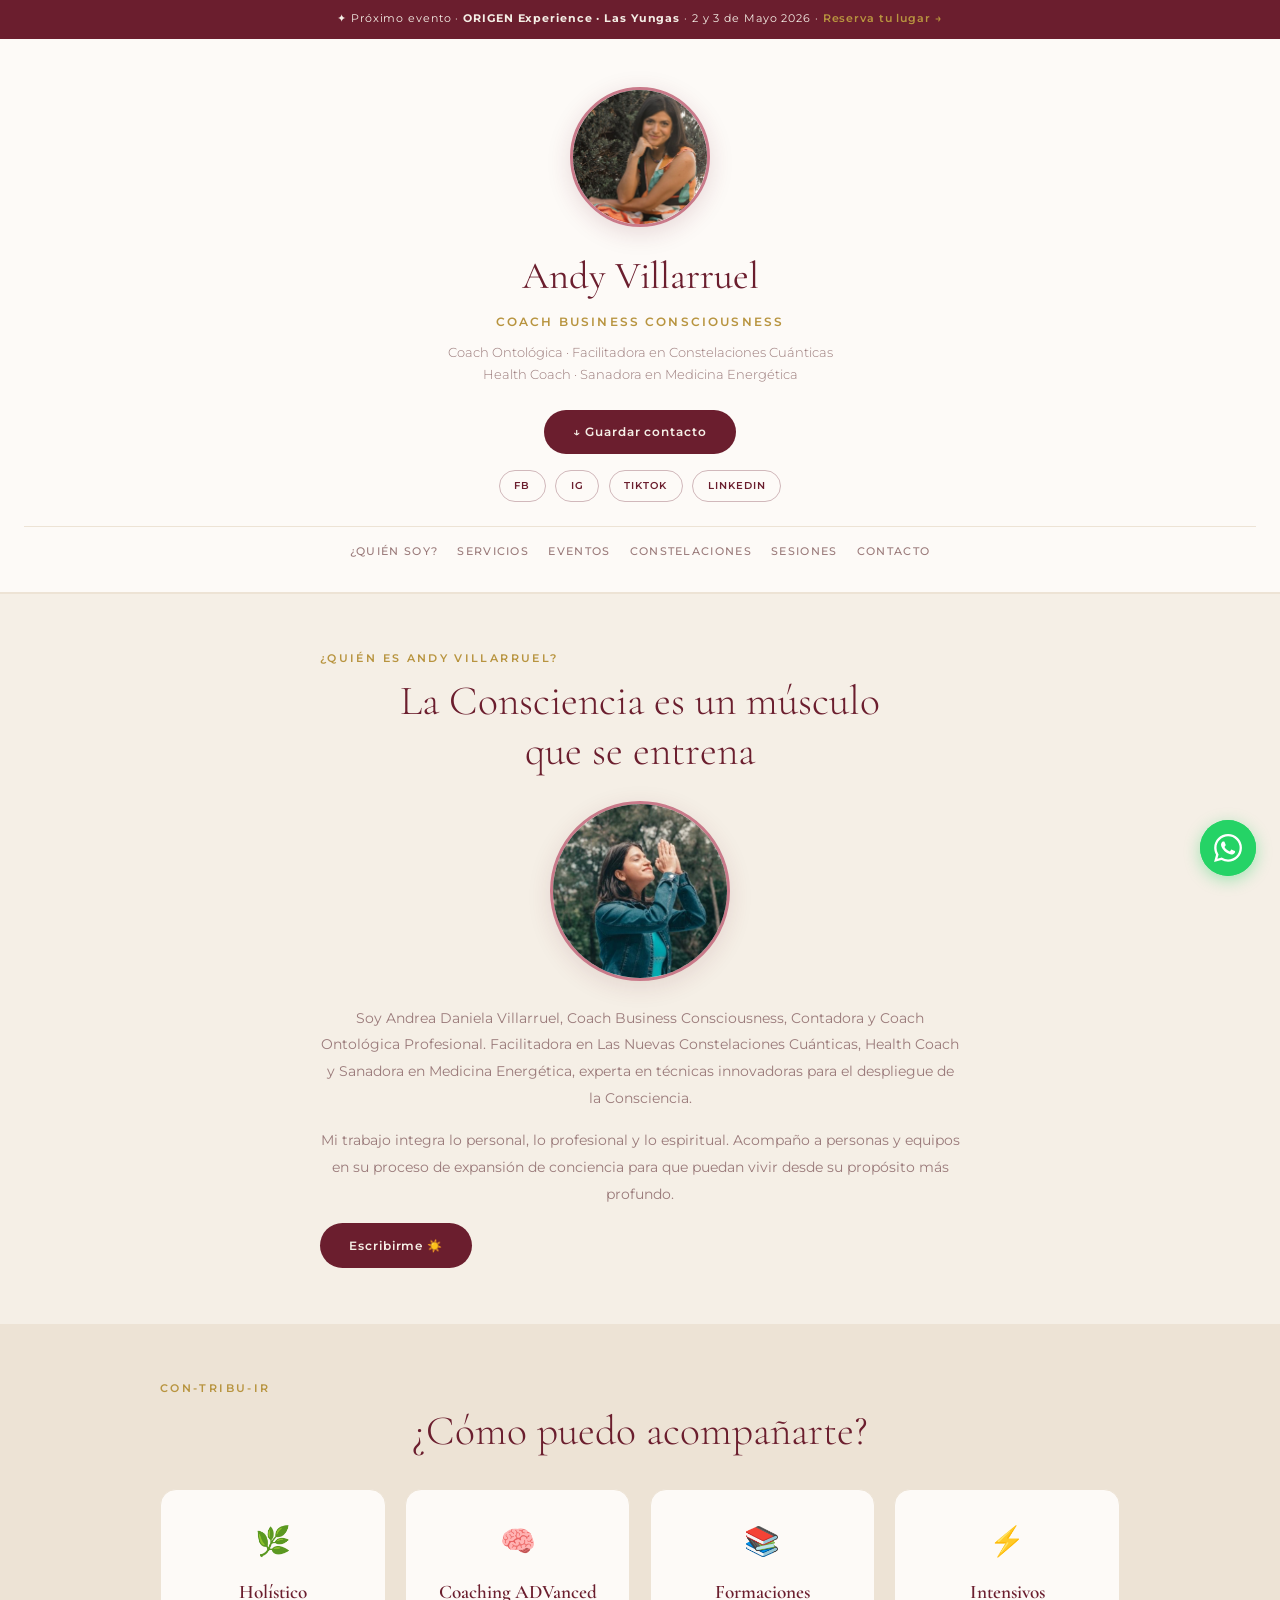
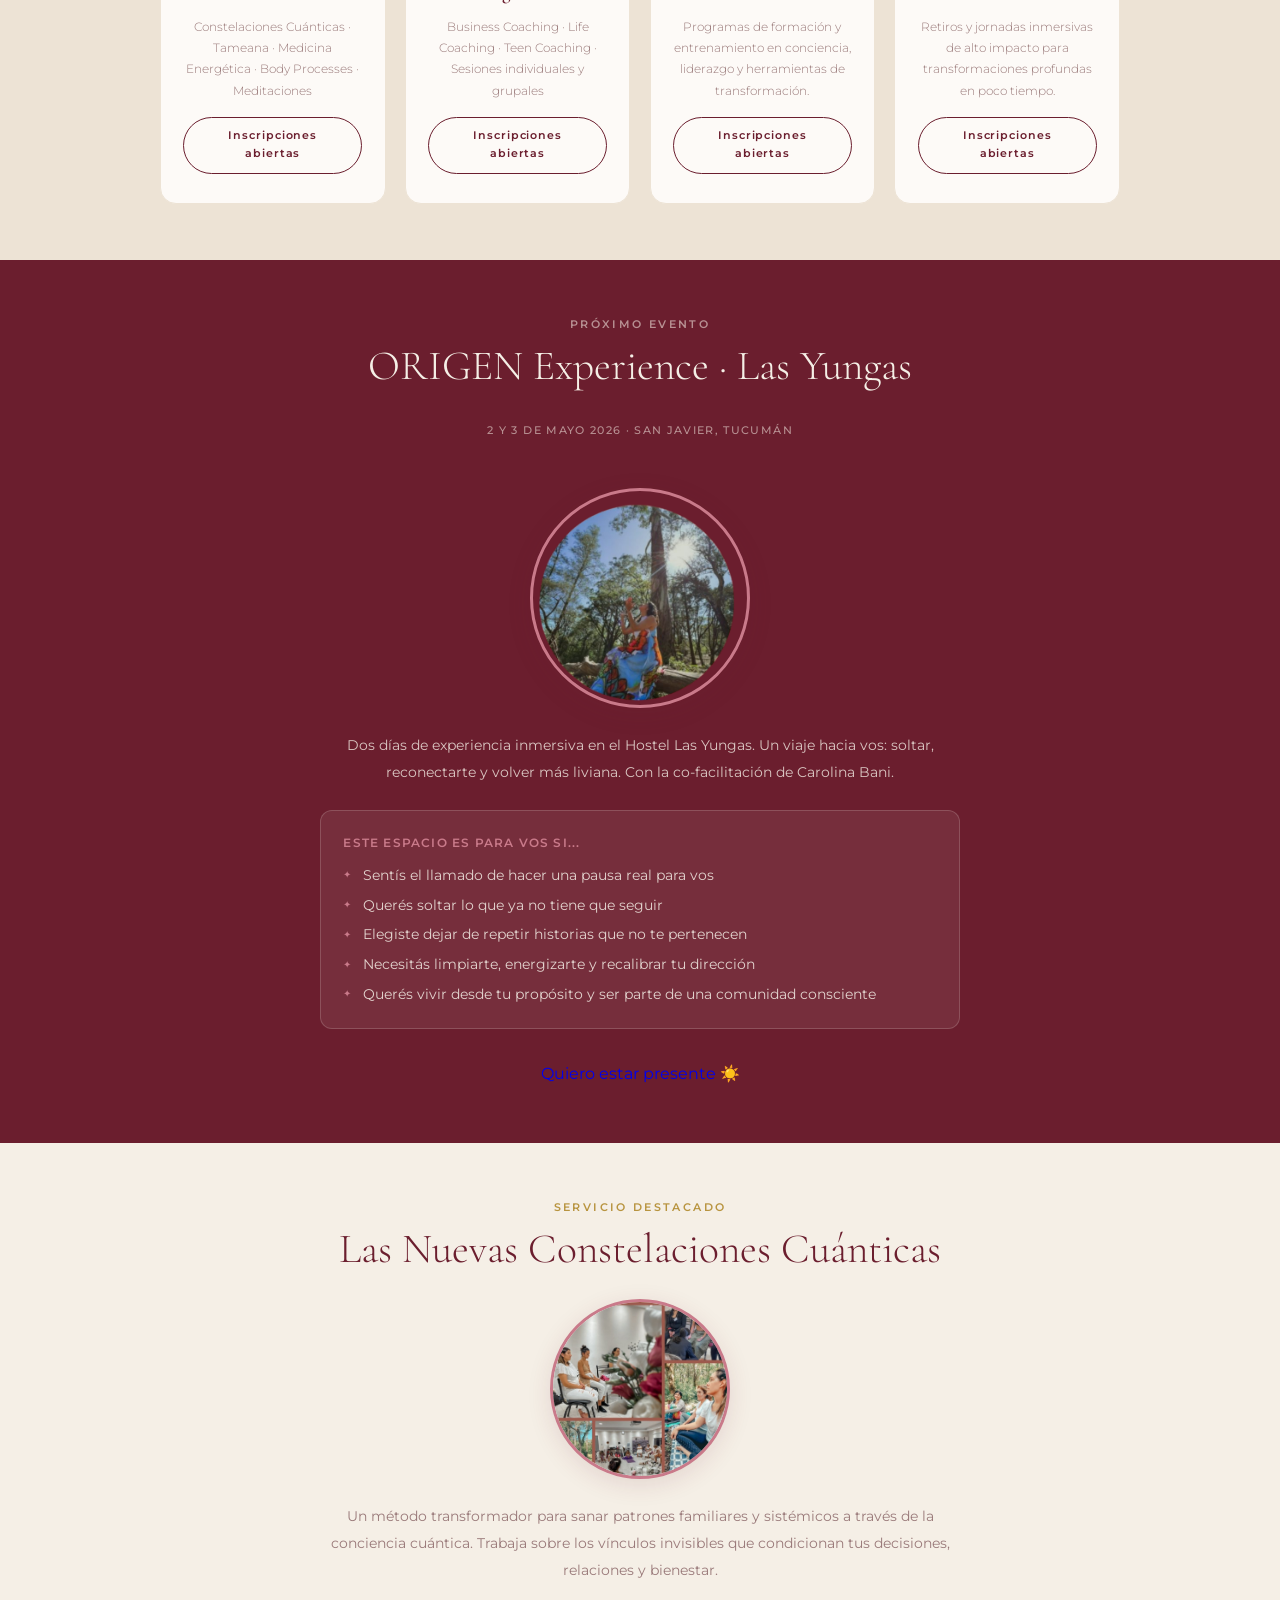
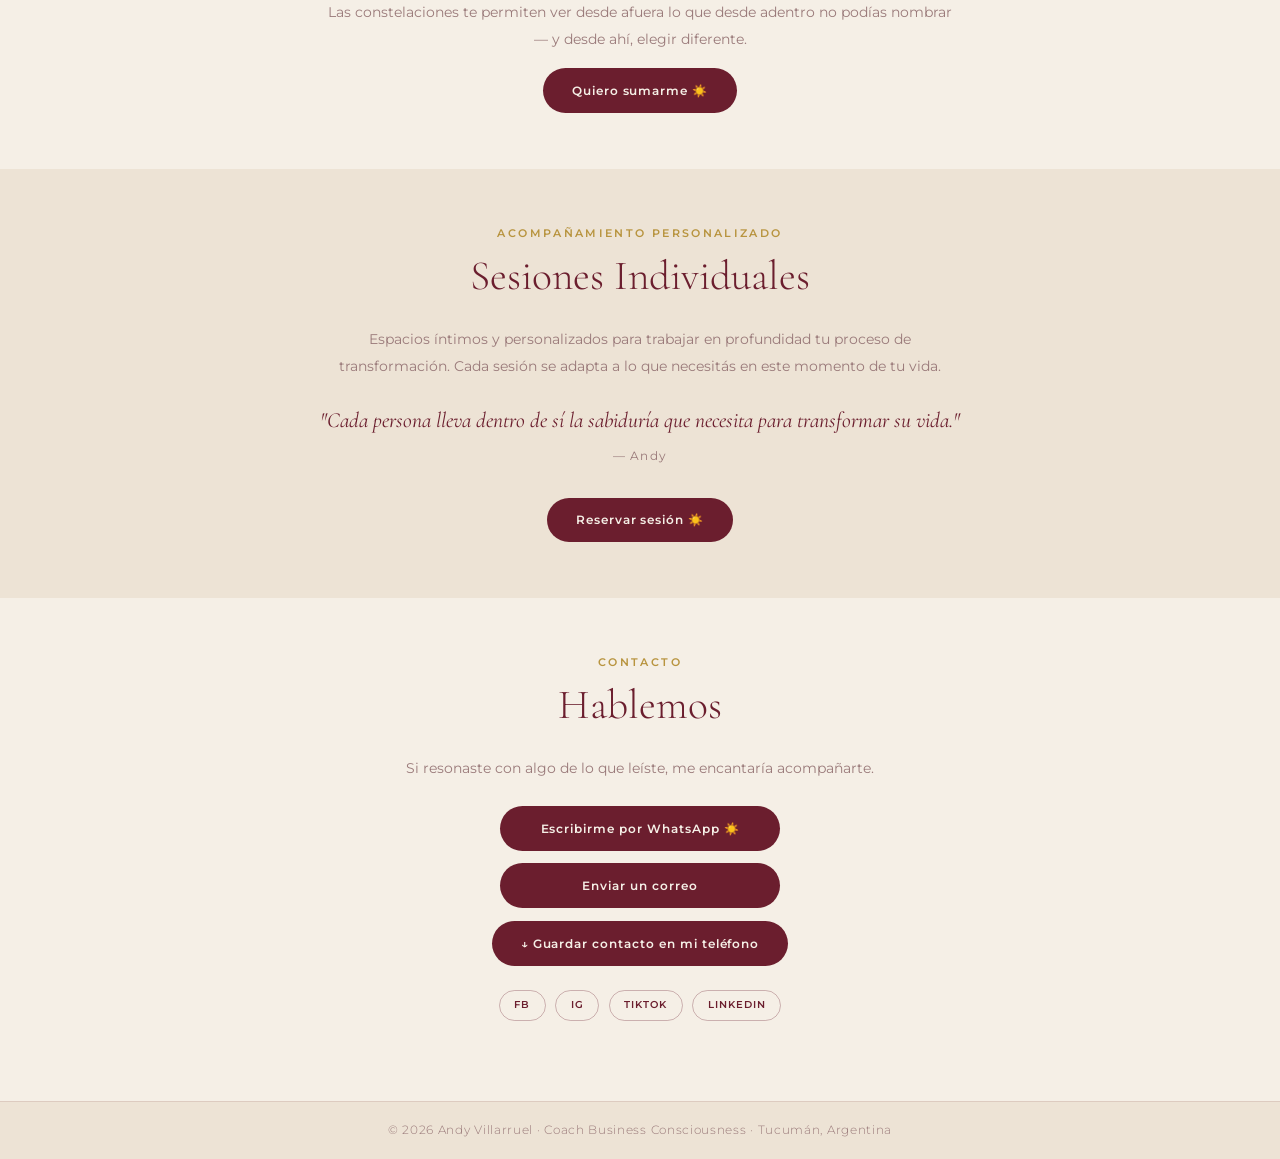
==== commit 9b3d1d96: "fix: sección Hablemos — 3 botones uniformes y redes sociales como pills" ====
--- a/index.html
+++ b/index.html
@@ -165,12 +165,14 @@
       <p class="body-text">Si resonaste con algo de lo que leíste, me encantaría acompañarte.</p>
       <div class="contact-stack">
         <a href="https://wa.me/543816040414" target="_blank" rel="noopener" class="btn-wa">Escribirme por WhatsApp ☀️</a>
-        <a href="mailto:andycoachvital.av@gmail.com" class="btn-outline-dark">Enviar un correo</a>
+        <a href="mailto:andycoachvital.av@gmail.com" class="btn-wa">Enviar un correo</a>
         <a href="https://experiencias.andyvillarruel.com/api/vcf" download="Andy_Villarruel.vcf" class="btn-wa">↓ Guardar contacto en mi teléfono</a>
       </div>
-      <div class="social-row">
-        <a href="https://instagram.com/andycoachvital" target="_blank" rel="noopener">@andycoachvital</a>
-        <a href="https://www.linkedin.com/in/andrea-villarruel-45159b17/" target="_blank" rel="noopener">LinkedIn</a>
+      <div class="hero-socials" style="justify-content:center; margin-top:1.5rem;">
+        <a href="https://www.facebook.com/advillarruel" target="_blank" rel="noopener" class="social-pill">FB</a>
+        <a href="https://instagram.com/andycoachvital" target="_blank" rel="noopener" class="social-pill">IG</a>
+        <a href="https://www.tiktok.com/@andycoachvital" target="_blank" rel="noopener" class="social-pill">TikTok</a>
+        <a href="https://www.linkedin.com/in/andrea-villarruel-45159b17/" target="_blank" rel="noopener" class="social-pill">LinkedIn</a>
       </div>
     </div>
   </section>
